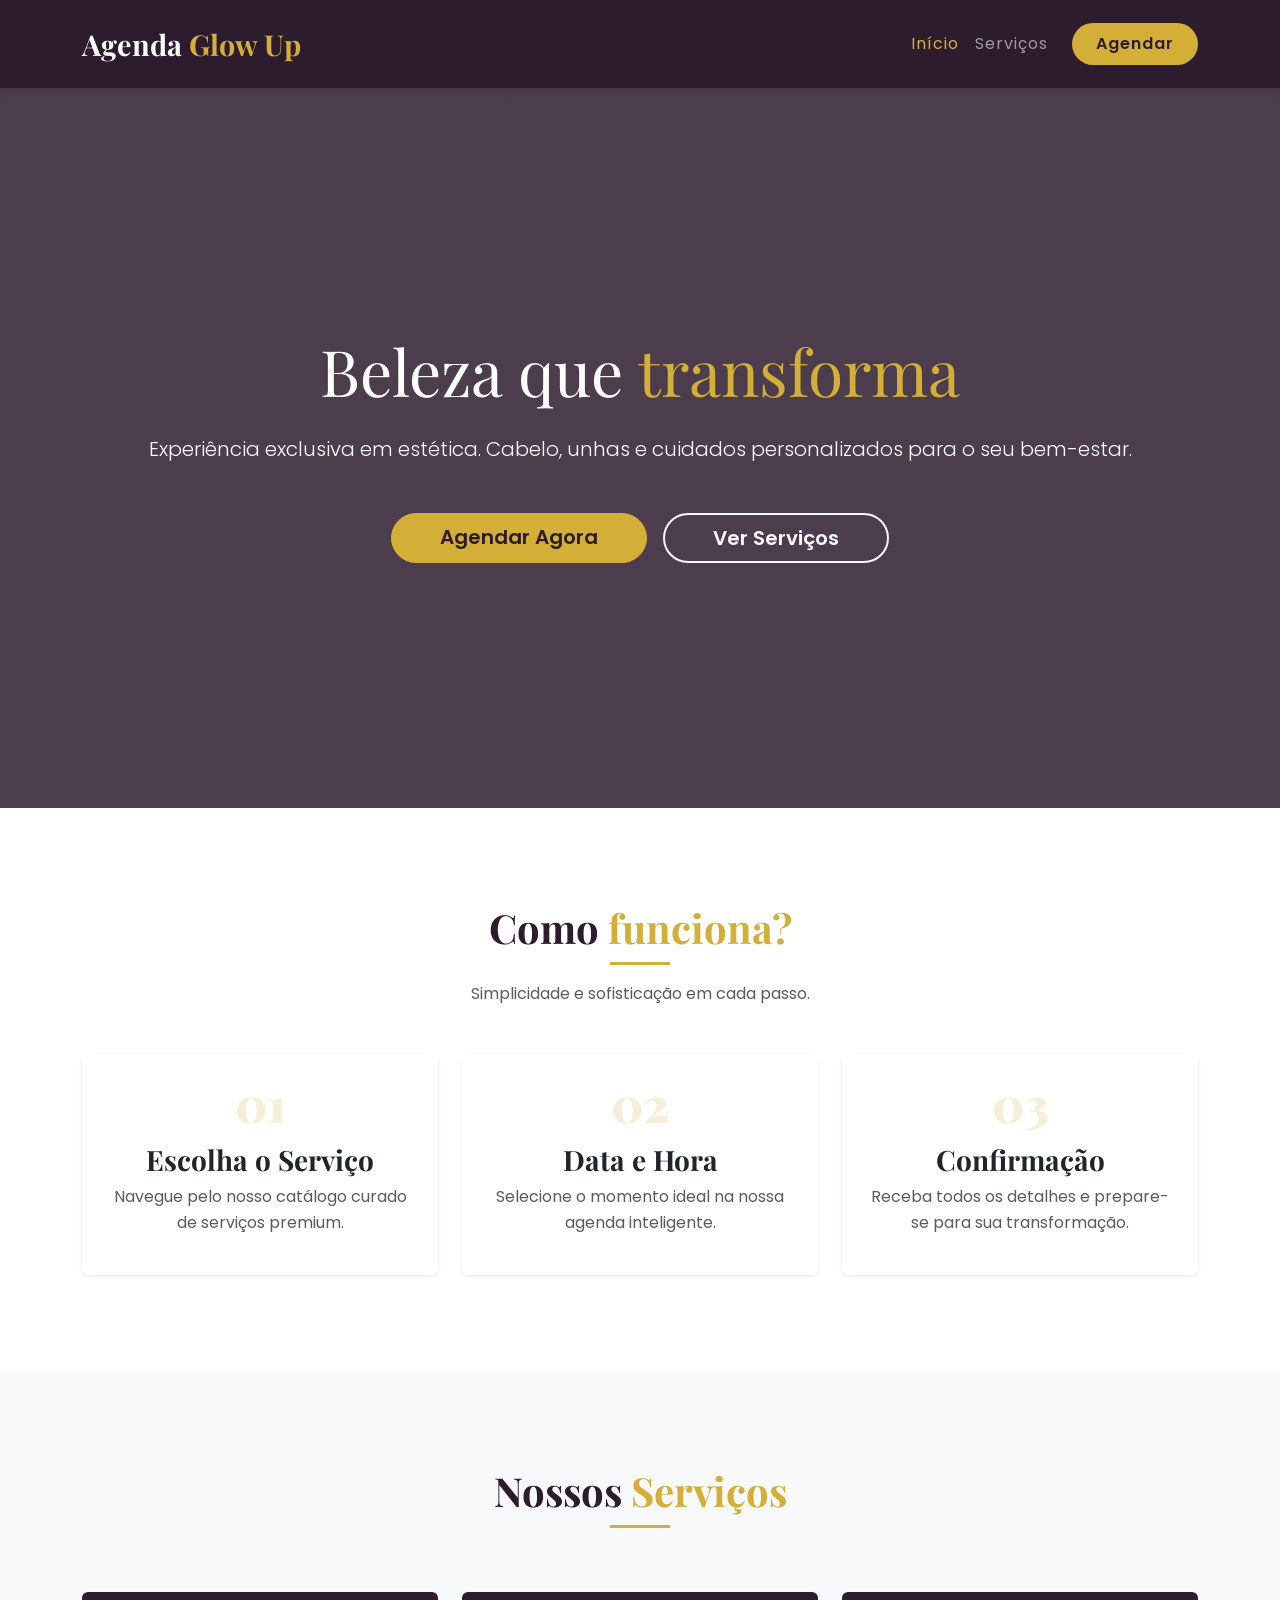
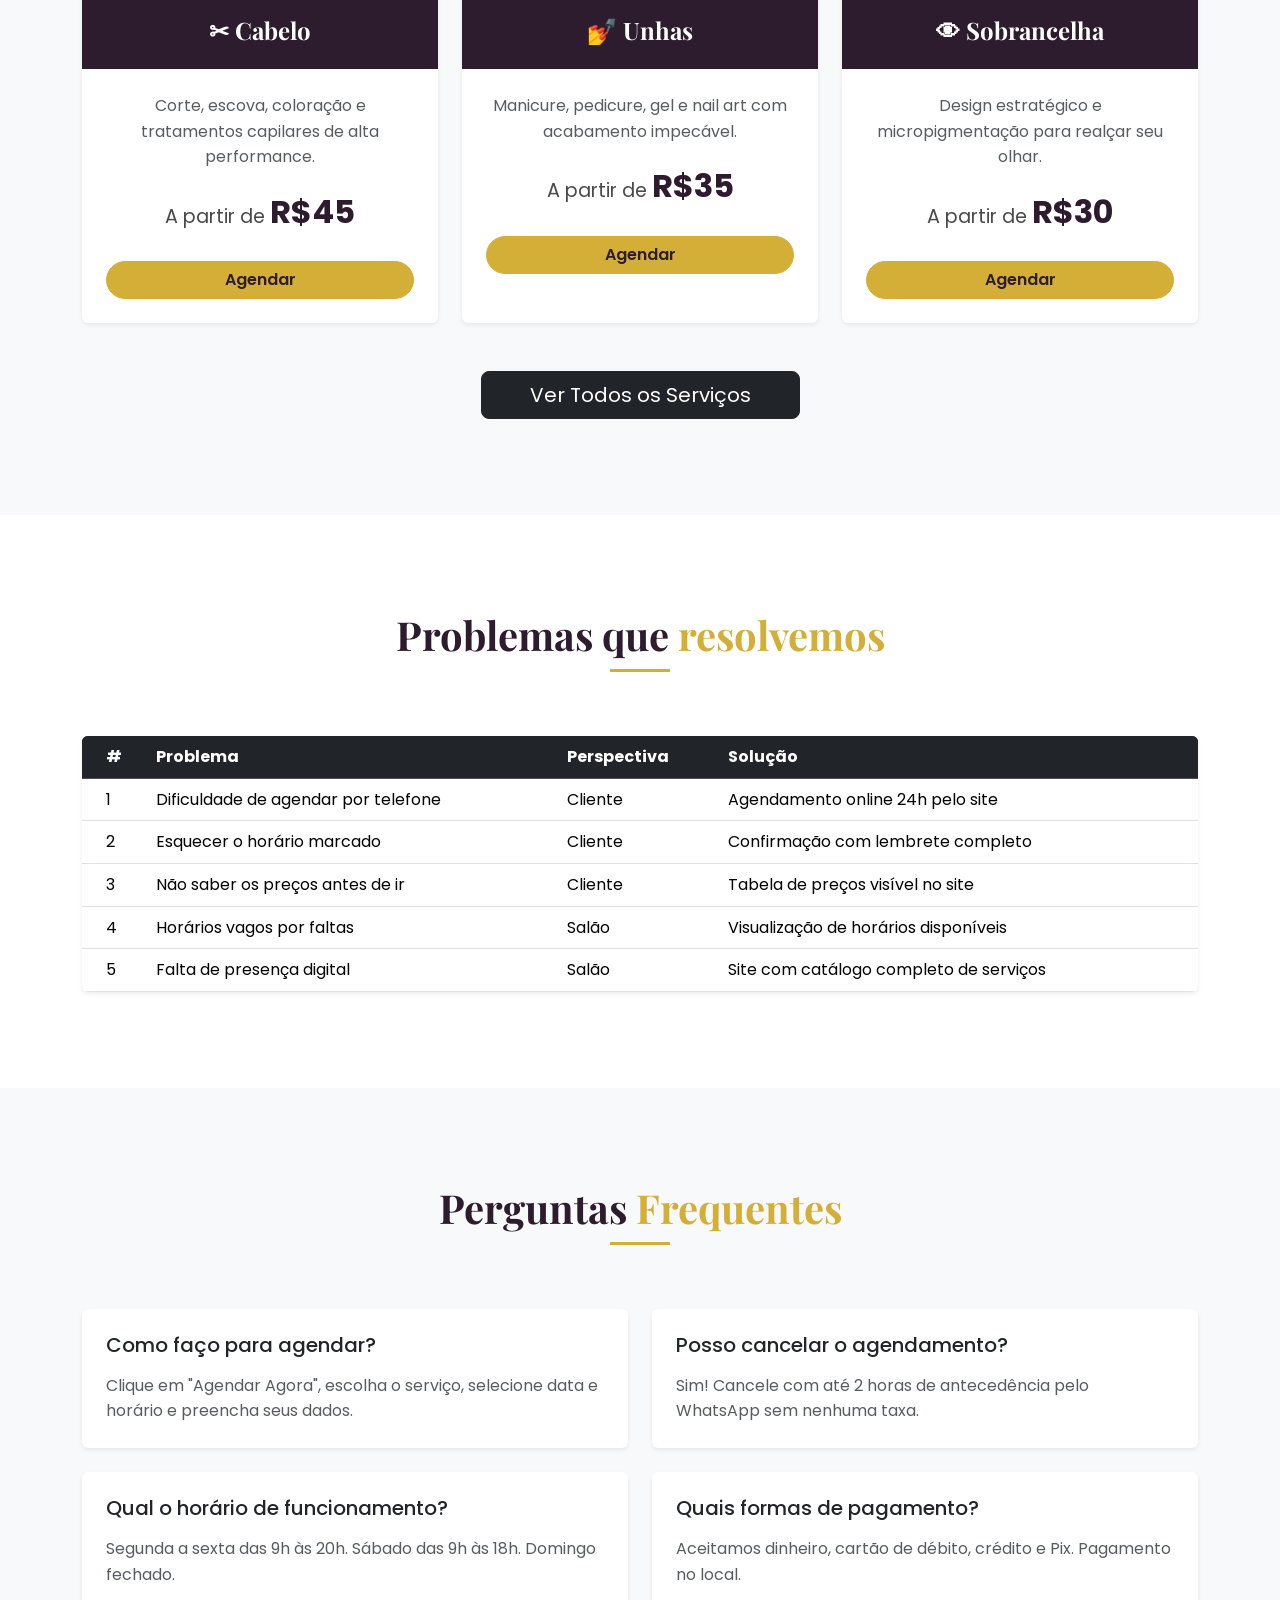
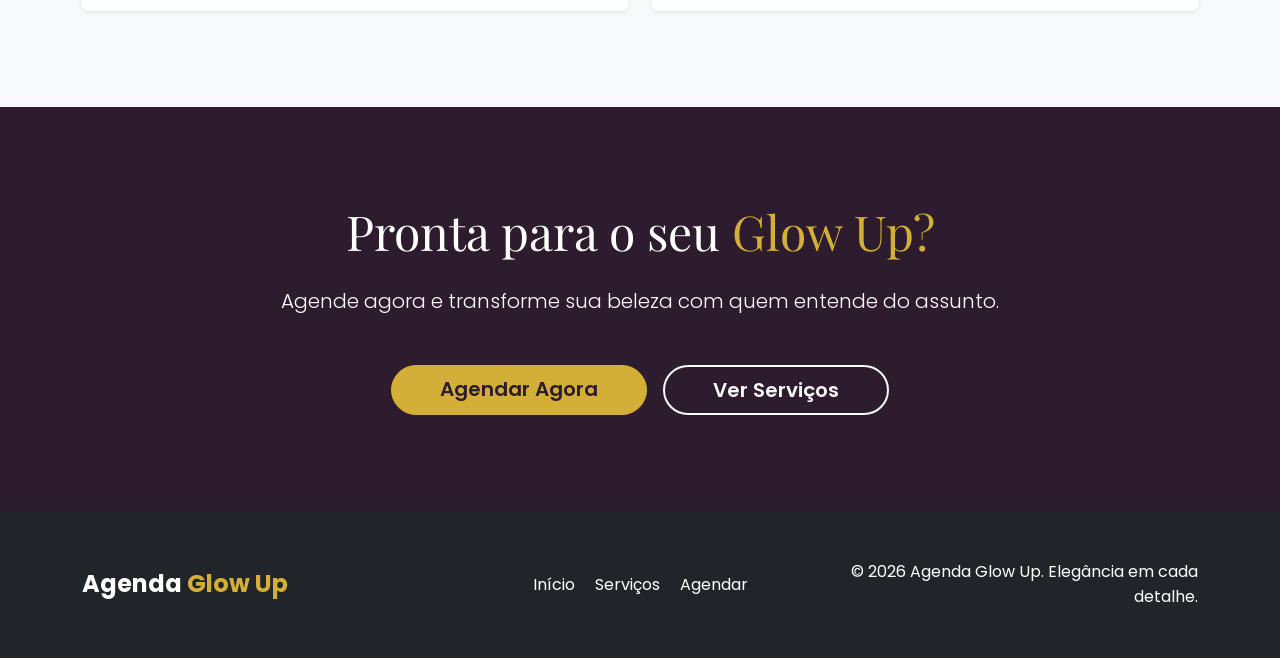
==== index.html @ 34fb2e7b "Versão Sofisticada com Bootstrap" ====
<!DOCTYPE html>
<html lang="pt-BR">
<head>
    <meta charset="UTF-8">
    <meta name="viewport" content="width=device-width, initial-scale=1.0">
    <title>Agenda Glow Up — Elegância e Bem-estar</title>
    <!-- Bootstrap CSS -->
    <link href="https://cdn.jsdelivr.net/npm/bootstrap@5.3.0/dist/css/bootstrap.min.css" rel="stylesheet">
    <!-- Google Fonts -->
    <link href="https://fonts.googleapis.com/css2?family=Playfair+Display:wght@700&family=Poppins:wght@300;400;600&display=swap" rel="stylesheet">
    <link rel="stylesheet" href="css/style.css">
</head>
<body>

    <nav class="navbar navbar-expand-lg navbar-dark sticky-top">
        <div class="container">
            <a class="navbar-brand logo" href="index.html">Agenda <span>Glow Up</span></a>
            <button class="navbar-toggler" type="button" data-bs-toggle="collapse" data-bs-target="#navbarNav">
                <span class="navbar-toggler-icon"></span>
            </button>
            <div class="collapse navbar-collapse" id="navbarNav">
                <ul class="navbar-nav ms-auto">
                    <li class="nav-item"><a class="nav-link active" href="index.html">Início</a></li>
                    <li class="nav-item"><a class="nav-link" href="servicos.html">Serviços</a></li>
                    <li class="nav-item"><a class="nav-link btn-agendar px-4 ms-lg-3" href="agendamento.html">Agendar</a></li>
                </ul>
            </div>
        </div>
    </nav>

    <header class="hero d-flex align-items-center">
        <div class="container text-center">
            <h1 class="display-3 mb-4">Beleza que <span>transforma</span></h1>
            <p class="lead mb-5">Experiência exclusiva em estética. Cabelo, unhas e cuidados personalizados para o seu bem-estar.</p>
            <div class="d-flex justify-content-center gap-3">
                <a href="agendamento.html" class="btn btn-primary btn-lg px-5">Agendar Agora</a>
                <a href="servicos.html" class="btn btn-outline-light btn-lg px-5">Ver Serviços</a>
            </div>
        </div>
    </header>

    <section class="py-5">
        <div class="container py-5">
            <div class="text-center mb-5">
                <h2 class="section-title">Como <span>funciona?</span></h2>
                <p class="text-muted">Simplicidade e sofisticação em cada passo.</p>
            </div>
            <div class="row g-4">
                <div class="col-md-4">
                    <div class="card h-100 border-0 shadow-sm p-4 text-center">
                        <div class="step-number mb-3">01</div>
                        <h3>Escolha o Serviço</h3>
                        <p class="text-muted">Navegue pelo nosso catálogo curado de serviços premium.</p>
                    </div>
                </div>
                <div class="col-md-4">
                    <div class="card h-100 border-0 shadow-sm p-4 text-center">
                        <div class="step-number mb-3">02</div>
                        <h3>Data e Hora</h3>
                        <p class="text-muted">Selecione o momento ideal na nossa agenda inteligente.</p>
                    </div>
                </div>
                <div class="col-md-4">
                    <div class="card h-100 border-0 shadow-sm p-4 text-center">
                        <div class="step-number mb-3">03</div>
                        <h3>Confirmação</h3>
                        <p class="text-muted">Receba todos os detalhes e prepare-se para sua transformação.</p>
                    </div>
                </div>
            </div>
        </div>
    </section>

    <section class="bg-light py-5">
        <div class="container py-5">
            <div class="text-center mb-5">
                <h2 class="section-title">Nossos <span>Serviços</span></h2>
            </div>
            <div class="row g-4">
                <div class="col-md-4">
                    <div class="card h-100 border-0 shadow-sm overflow-hidden">
                        <div class="card-header-custom p-4 text-center">
                            <h3>✂ Cabelo</h3>
                        </div>
                        <div class="card-body p-4 text-center">
                            <p class="text-muted">Corte, escova, coloração e tratamentos capilares de alta performance.</p>
                            <div class="price mb-4">A partir de <span>R$45</span></div>
                            <a href="agendamento.html" class="btn btn-primary w-100">Agendar</a>
                        </div>
                    </div>
                </div>
                <div class="col-md-4">
                    <div class="card h-100 border-0 shadow-sm overflow-hidden">
                        <div class="card-header-custom p-4 text-center">
                            <h3>💅 Unhas</h3>
                        </div>
                        <div class="card-body p-4 text-center">
                            <p class="text-muted">Manicure, pedicure, gel e nail art com acabamento impecável.</p>
                            <div class="price mb-4">A partir de <span>R$35</span></div>
                            <a href="agendamento.html" class="btn btn-primary w-100">Agendar</a>
                        </div>
                    </div>
                </div>
                <div class="col-md-4">
                    <div class="card h-100 border-0 shadow-sm overflow-hidden">
                        <div class="card-header-custom p-4 text-center">
                            <h3>👁 Sobrancelha</h3>
                        </div>
                        <div class="card-body p-4 text-center">
                            <p class="text-muted">Design estratégico e micropigmentação para realçar seu olhar.</p>
                            <div class="price mb-4">A partir de <span>R$30</span></div>
                            <a href="agendamento.html" class="btn btn-primary w-100">Agendar</a>
                        </div>
                    </div>
                </div>
            </div>
            <div class="text-center mt-5">
                <a href="servicos.html" class="btn btn-dark btn-lg px-5">Ver Todos os Serviços</a>
            </div>
        </div>
    </section>

    <section class="py-5">
        <div class="container py-5">
            <div class="text-center mb-5">
                <h2 class="section-title">Problemas que <span>resolvemos</span></h2>
            </div>
            <div class="table-responsive shadow-sm rounded">
                <table class="table table-hover mb-0">
                    <thead class="table-dark">
                        <tr>
                            <th class="ps-4">#</th>
                            <th>Problema</th>
                            <th>Perspectiva</th>
                            <th class="pe-4">Solução</th>
                        </tr>
                    </thead>
                    <tbody>
                        <tr><td class="ps-4">1</td><td>Dificuldade de agendar por telefone</td><td>Cliente</td><td class="pe-4">Agendamento online 24h pelo site</td></tr>
                        <tr><td class="ps-4">2</td><td>Esquecer o horário marcado</td><td>Cliente</td><td class="pe-4">Confirmação com lembrete completo</td></tr>
                        <tr><td class="ps-4">3</td><td>Não saber os preços antes de ir</td><td>Cliente</td><td class="pe-4">Tabela de preços visível no site</td></tr>
                        <tr><td class="ps-4">4</td><td>Horários vagos por faltas</td><td>Salão</td><td class="pe-4">Visualização de horários disponíveis</td></tr>
                        <tr><td class="ps-4">5</td><td>Falta de presença digital</td><td>Salão</td><td class="pe-4">Site com catálogo completo de serviços</td></tr>
                    </tbody>
                </table>
            </div>
        </div>
    </section>

    <section class="bg-light py-5">
        <div class="container py-5">
            <div class="text-center mb-5">
                <h2 class="section-title">Perguntas <span>Frequentes</span></h2>
            </div>
            <div class="row g-4">
                <div class="col-md-6">
                    <div class="card border-0 p-4 shadow-sm h-100">
                        <h4 class="h5 mb-3">Como faço para agendar?</h4>
                        <p class="text-muted mb-0">Clique em "Agendar Agora", escolha o serviço, selecione data e horário e preencha seus dados.</p>
                    </div>
                </div>
                <div class="col-md-6">
                    <div class="card border-0 p-4 shadow-sm h-100">
                        <h4 class="h5 mb-3">Posso cancelar o agendamento?</h4>
                        <p class="text-muted mb-0">Sim! Cancele com até 2 horas de antecedência pelo WhatsApp sem nenhuma taxa.</p>
                    </div>
                </div>
                <div class="col-md-6">
                    <div class="card border-0 p-4 shadow-sm h-100">
                        <h4 class="h5 mb-3">Qual o horário de funcionamento?</h4>
                        <p class="text-muted mb-0">Segunda a sexta das 9h às 20h. Sábado das 9h às 18h. Domingo fechado.</p>
                    </div>
                </div>
                <div class="col-md-6">
                    <div class="card border-0 p-4 shadow-sm h-100">
                        <h4 class="h5 mb-3">Quais formas de pagamento?</h4>
                        <p class="text-muted mb-0">Aceitamos dinheiro, cartão de débito, crédito e Pix. Pagamento no local.</p>
                    </div>
                </div>
            </div>
        </div>
    </section>

    <div class="cta-final py-5 text-center text-white">
        <div class="container py-5">
            <h2 class="display-5 mb-4">Pronta para o seu <span>Glow Up?</span></h2>
            <p class="lead mb-5">Agende agora e transforme sua beleza com quem entende do assunto.</p>
            <div class="d-flex justify-content-center gap-3">
                <a href="agendamento.html" class="btn btn-primary btn-lg px-5">Agendar Agora</a>
                <a href="servicos.html" class="btn btn-outline-light btn-lg px-5">Ver Serviços</a>
            </div>
        </div>
    </div>

    <footer class="bg-dark text-white py-5">
        <div class="container">
            <div class="row align-items-center">
                <div class="col-md-4 text-center text-md-start mb-4 mb-md-0">
                    <div class="footer-logo">Agenda <span>Glow Up</span></div>
                </div>
                <div class="col-md-4 text-center mb-4 mb-md-0">
                    <div class="footer-links">
                        <a href="index.html" class="text-white text-decoration-none mx-2">Início</a>
                        <a href="servicos.html" class="text-white text-decoration-none mx-2">Serviços</a>
                        <a href="agendamento.html" class="text-white text-decoration-none mx-2">Agendar</a>
                    </div>
                </div>
                <div class="col-md-4 text-center text-md-end">
                    <p class="footer-copy mb-0">© 2026 Agenda Glow Up. Elegância em cada detalhe.</p>
                </div>
            </div>
        </div>
    </footer>

    <!-- Bootstrap JS -->
    <script src="https://cdn.jsdelivr.net/npm/bootstrap@5.3.0/dist/js/bootstrap.bundle.min.js"></script>
</body>
</html>
---- css/style.css ----
/* 
   Versão Sofisticada - Agenda Glow Up
   Paleta de Cores: 
   - Primária: #2d1b2e (Roxo Profundo)
   - Secundária: #d4af37 (Dourado)
   - Acento: #f8f1f1 (Off-white)
   - Texto: #4a4a4a (Cinza Escuro)
*/

:root {
    --primary-color: #2d1b2e;
    --secondary-color: #d4af37;
    --accent-color: #f8f1f1;
    --text-color: #4a4a4a;
    --white: #ffffff;
}

body {
    font-family: 'Poppins', sans-serif;
    color: var(--text-color);
    line-height: 1.6;
    background-color: var(--white);
}

h1, h2, h3, .logo {
    font-family: 'Playfair Display', serif;
    font-weight: 700;
}

/* Navbar */
.navbar {
    background-color: var(--primary-color);
    padding: 1rem 0;
    box-shadow: 0 2px 10px rgba(0,0,0,0.1);
}

.logo {
    font-size: 1.8rem;
    color: var(--white);
    text-decoration: none;
}

.logo span {
    color: var(--secondary-color);
}

.nav-link {
    font-weight: 400;
    letter-spacing: 1px;
    transition: color 0.3s ease;
}

.nav-link:hover, .nav-link.active {
    color: var(--secondary-color) !important;
}

.btn-agendar {
    background-color: var(--secondary-color);
    color: var(--primary-color) !important;
    border-radius: 50px;
    font-weight: 600;
    transition: all 0.3s ease;
}

.btn-agendar:hover {
    background-color: var(--white);
    transform: translateY(-2px);
}

/* Hero Section */
.hero {
    background: linear-gradient(rgba(45, 27, 46, 0.85), rgba(45, 27, 46, 0.85)), 
                url('https://images.unsplash.com/photo-1560066984-138dadb4c035?ixlib=rb-1.2.1&auto=format&fit=crop&w=1350&q=80');
    background-size: cover;
    background-position: center;
    min-height: 80vh;
    color: var(--white);
}

.hero h1 span {
    color: var(--secondary-color);
}

.btn-primary {
    background-color: var(--secondary-color);
    border-color: var(--secondary-color);
    color: var(--primary-color);
    font-weight: 600;
    border-radius: 50px;
    transition: all 0.3s ease;
}

.btn-primary:hover {
    background-color: #c19b2e;
    border-color: #c19b2e;
    color: var(--primary-color);
    transform: translateY(-3px);
    box-shadow: 0 5px 15px rgba(212, 175, 55, 0.3);
}

.btn-outline-light {
    border-radius: 50px;
    border-width: 2px;
    font-weight: 600;
}

/* Section Titles */
.section-title {
    font-size: 2.5rem;
    color: var(--primary-color);
    margin-bottom: 1rem;
    position: relative;
    display: inline-block;
}

.section-title span {
    color: var(--secondary-color);
}

.section-title::after {
    content: '';
    display: block;
    width: 60px;
    height: 3px;
    background-color: var(--secondary-color);
    margin: 10px auto 0;
}

/* Cards */
.step-number {
    font-size: 3rem;
    font-family: 'Playfair Display', serif;
    color: rgba(212, 175, 55, 0.2);
    font-weight: 900;
    line-height: 1;
}

.card-header-custom {
    background-color: var(--primary-color);
    color: var(--white);
}

.card-header-custom h3 {
    margin-bottom: 0;
    font-size: 1.5rem;
}

.price {
    font-size: 1.2rem;
    color: var(--text-color);
}

.price span {
    font-size: 2rem;
    font-weight: 700;
    color: var(--primary-color);
}

/* CTA Final */
.cta-final {
    background-color: var(--primary-color);
}

.cta-final h2 span {
    color: var(--secondary-color);
}

/* Footer */
.footer-logo {
    font-size: 1.5rem;
    font-weight: 700;
}

.footer-logo span {
    color: var(--secondary-color);
}

.footer-links a {
    transition: color 0.3s ease;
}

.footer-links a:hover {
    color: var(--secondary-color) !important;
}

/* Table Customization */
.table-dark {
    background-color: var(--primary-color);
}

/* Form Customization */
.form-control:focus, .form-select:focus {
    border-color: var(--secondary-color);
    box-shadow: 0 0 0 0.25rem rgba(212, 175, 55, 0.25);
}
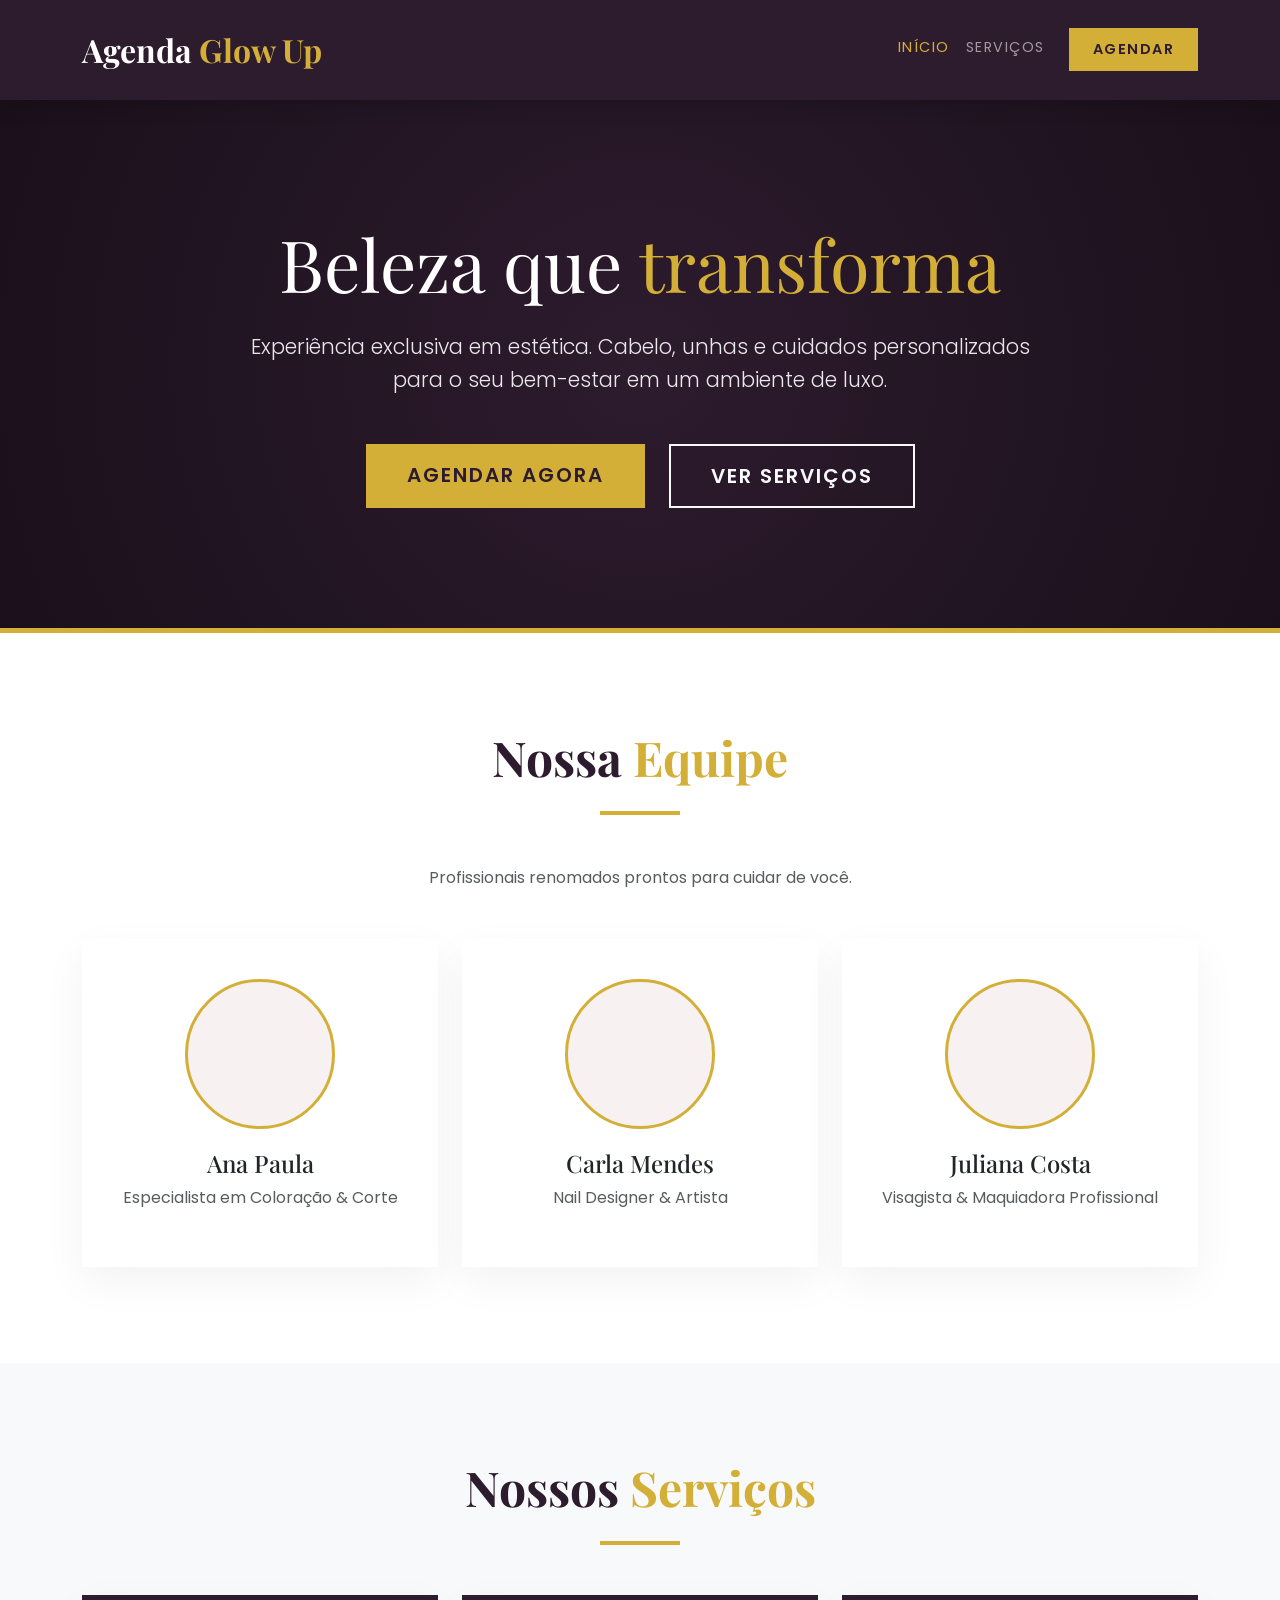
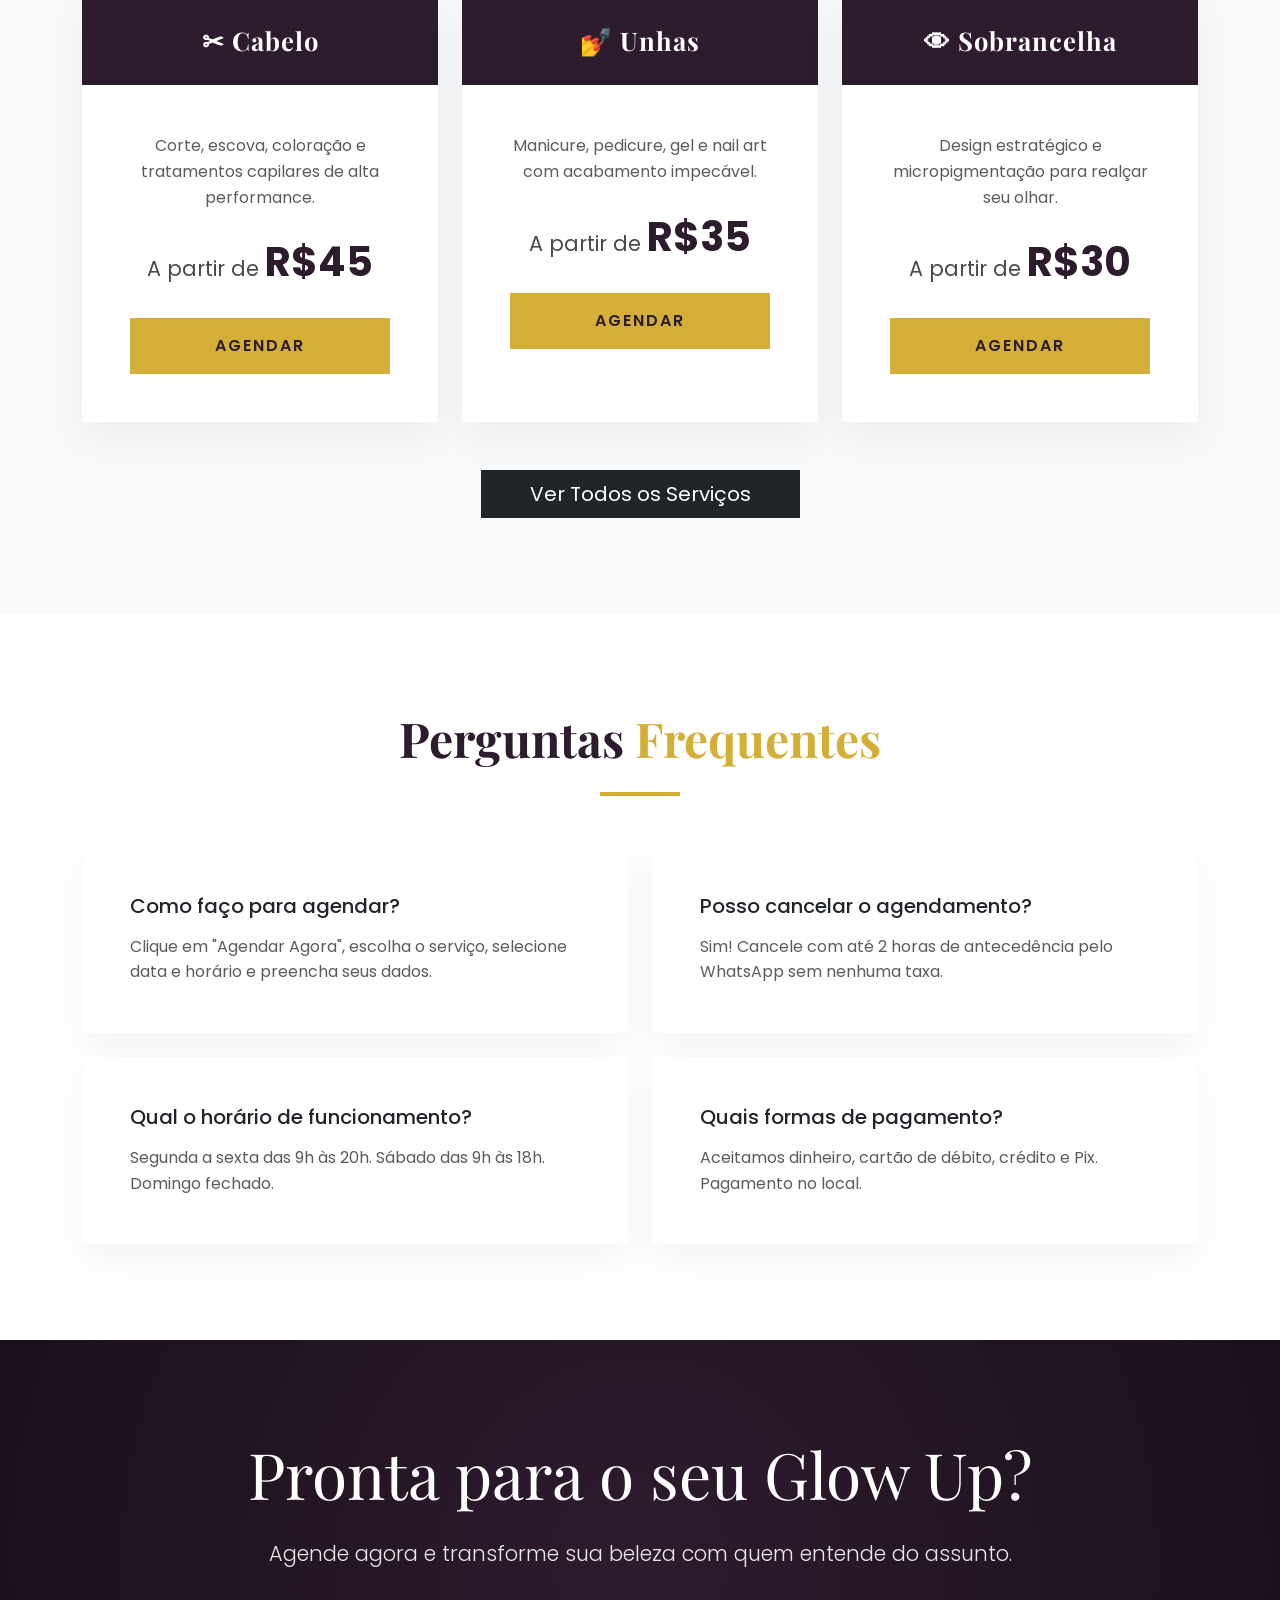
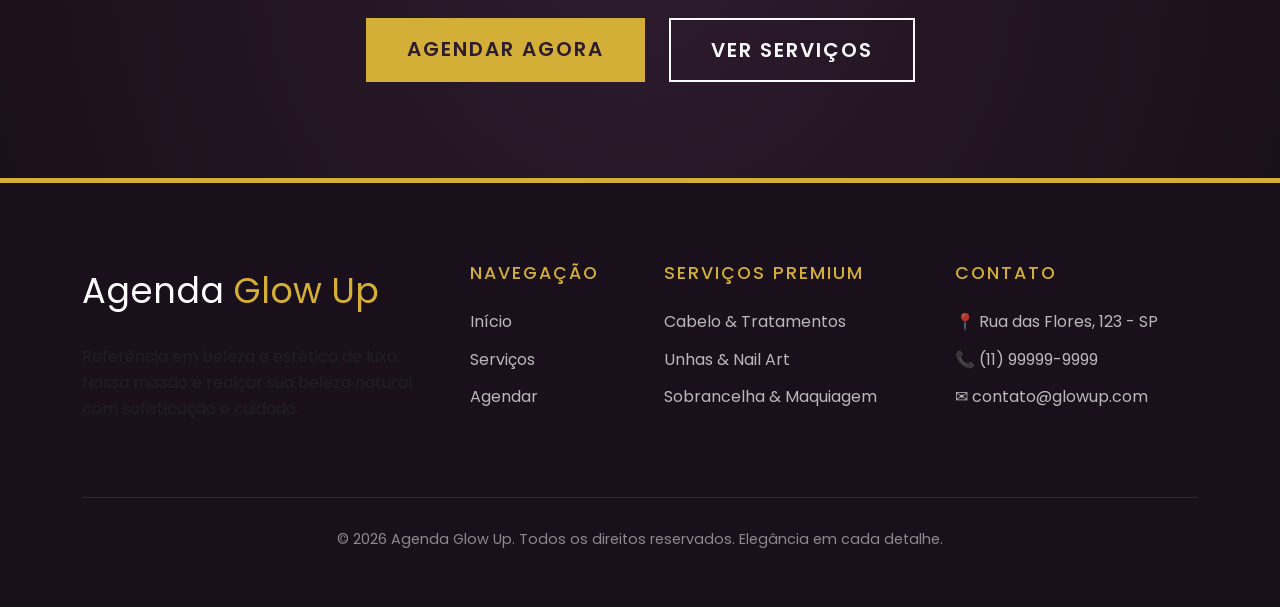
==== commit 609cc193: "Final: Fundo premium, remoção de problemas e seções profissionais" ====
--- a/index.html
+++ b/index.html
@@ -30,11 +30,11 @@
 
     <header class="hero d-flex align-items-center">
         <div class="container text-center">
-            <h1 class="display-3 mb-4">Beleza que <span>transforma</span></h1>
-            <p class="lead mb-5">Experiência exclusiva em estética. Cabelo, unhas e cuidados personalizados para o seu bem-estar.</p>
-            <div class="d-flex justify-content-center gap-3">
-                <a href="agendamento.html" class="btn btn-primary btn-lg px-5">Agendar Agora</a>
-                <a href="servicos.html" class="btn btn-outline-light btn-lg px-5">Ver Serviços</a>
+            <h1 class="display-1 mb-4">Beleza que <span>transforma</span></h1>
+            <p class="lead mb-5">Experiência exclusiva em estética. Cabelo, unhas e cuidados personalizados para o seu bem-estar em um ambiente de luxo.</p>
+            <div class="d-flex justify-content-center gap-4 flex-wrap">
+                <a href="agendamento.html" class="btn btn-primary btn-lg">Agendar Agora</a>
+                <a href="servicos.html" class="btn btn-outline-light btn-lg">Ver Serviços</a>
             </div>
         </div>
     </header>
@@ -42,29 +42,30 @@
     <section class="py-5">
         <div class="container py-5">
             <div class="text-center mb-5">
-                <h2 class="section-title">Como <span>funciona?</span></h2>
-                <p class="text-muted">Simplicidade e sofisticação em cada passo.</p>
+                <h2 class="section-title">Nossa <span>Equipe</span></h2>
+                <div class="section-divider"></div>
+                <p class="text-muted">Profissionais renomados prontos para cuidar de você.</p>
             </div>
             <div class="row g-4">
                 <div class="col-md-4">
-                    <div class="card h-100 border-0 shadow-sm p-4 text-center">
-                        <div class="step-number mb-3">01</div>
-                        <h3>Escolha o Serviço</h3>
-                        <p class="text-muted">Navegue pelo nosso catálogo curado de serviços premium.</p>
-                    </div>
-                </div>
-                <div class="col-md-4">
-                    <div class="card h-100 border-0 shadow-sm p-4 text-center">
-                        <div class="step-number mb-3">02</div>
-                        <h3>Data e Hora</h3>
-                        <p class="text-muted">Selecione o momento ideal na nossa agenda inteligente.</p>
-                    </div>
-                </div>
-                <div class="col-md-4">
-                    <div class="card h-100 border-0 shadow-sm p-4 text-center">
-                        <div class="step-number mb-3">03</div>
-                        <h3>Confirmação</h3>
-                        <p class="text-muted">Receba todos os detalhes e prepare-se para sua transformação.</p>
+                    <div class="card team-card h-100">
+                        <div class="team-img"></div>
+                        <h3 class="h4 mb-2">Ana Paula</h3>
+                        <p class="text-muted">Especialista em Coloração & Corte</p>
+                    </div>
+                </div>
+                <div class="col-md-4">
+                    <div class="card team-card h-100">
+                        <div class="team-img"></div>
+                        <h3 class="h4 mb-2">Carla Mendes</h3>
+                        <p class="text-muted">Nail Designer & Artista</p>
+                    </div>
+                </div>
+                <div class="col-md-4">
+                    <div class="card team-card h-100">
+                        <div class="team-img"></div>
+                        <h3 class="h4 mb-2">Juliana Costa</h3>
+                        <p class="text-muted">Visagista & Maquiadora Profissional</p>
                     </div>
                 </div>
             </div>
@@ -75,14 +76,15 @@
         <div class="container py-5">
             <div class="text-center mb-5">
                 <h2 class="section-title">Nossos <span>Serviços</span></h2>
+                <div class="section-divider"></div>
             </div>
             <div class="row g-4">
                 <div class="col-md-4">
-                    <div class="card h-100 border-0 shadow-sm overflow-hidden">
-                        <div class="card-header-custom p-4 text-center">
+                    <div class="card h-100 overflow-hidden">
+                        <div class="card-header-custom text-center">
                             <h3>✂ Cabelo</h3>
                         </div>
-                        <div class="card-body p-4 text-center">
+                        <div class="card-body p-5 text-center">
                             <p class="text-muted">Corte, escova, coloração e tratamentos capilares de alta performance.</p>
                             <div class="price mb-4">A partir de <span>R$45</span></div>
                             <a href="agendamento.html" class="btn btn-primary w-100">Agendar</a>
@@ -90,11 +92,11 @@
                     </div>
                 </div>
                 <div class="col-md-4">
-                    <div class="card h-100 border-0 shadow-sm overflow-hidden">
-                        <div class="card-header-custom p-4 text-center">
+                    <div class="card h-100 overflow-hidden">
+                        <div class="card-header-custom text-center">
                             <h3>💅 Unhas</h3>
                         </div>
-                        <div class="card-body p-4 text-center">
+                        <div class="card-body p-5 text-center">
                             <p class="text-muted">Manicure, pedicure, gel e nail art com acabamento impecável.</p>
                             <div class="price mb-4">A partir de <span>R$35</span></div>
                             <a href="agendamento.html" class="btn btn-primary w-100">Agendar</a>
@@ -102,11 +104,11 @@
                     </div>
                 </div>
                 <div class="col-md-4">
-                    <div class="card h-100 border-0 shadow-sm overflow-hidden">
-                        <div class="card-header-custom p-4 text-center">
+                    <div class="card h-100 overflow-hidden">
+                        <div class="card-header-custom text-center">
                             <h3>👁 Sobrancelha</h3>
                         </div>
-                        <div class="card-body p-4 text-center">
+                        <div class="card-body p-5 text-center">
                             <p class="text-muted">Design estratégico e micropigmentação para realçar seu olhar.</p>
                             <div class="price mb-4">A partir de <span>R$30</span></div>
                             <a href="agendamento.html" class="btn btn-primary w-100">Agendar</a>
@@ -115,64 +117,38 @@
                 </div>
             </div>
             <div class="text-center mt-5">
-                <a href="servicos.html" class="btn btn-dark btn-lg px-5">Ver Todos os Serviços</a>
+                <a href="servicos.html" class="btn btn-dark btn-lg px-5 rounded-0">Ver Todos os Serviços</a>
             </div>
         </div>
     </section>
 
     <section class="py-5">
-        <div class="container py-5">
-            <div class="text-center mb-5">
-                <h2 class="section-title">Problemas que <span>resolvemos</span></h2>
-            </div>
-            <div class="table-responsive shadow-sm rounded">
-                <table class="table table-hover mb-0">
-                    <thead class="table-dark">
-                        <tr>
-                            <th class="ps-4">#</th>
-                            <th>Problema</th>
-                            <th>Perspectiva</th>
-                            <th class="pe-4">Solução</th>
-                        </tr>
-                    </thead>
-                    <tbody>
-                        <tr><td class="ps-4">1</td><td>Dificuldade de agendar por telefone</td><td>Cliente</td><td class="pe-4">Agendamento online 24h pelo site</td></tr>
-                        <tr><td class="ps-4">2</td><td>Esquecer o horário marcado</td><td>Cliente</td><td class="pe-4">Confirmação com lembrete completo</td></tr>
-                        <tr><td class="ps-4">3</td><td>Não saber os preços antes de ir</td><td>Cliente</td><td class="pe-4">Tabela de preços visível no site</td></tr>
-                        <tr><td class="ps-4">4</td><td>Horários vagos por faltas</td><td>Salão</td><td class="pe-4">Visualização de horários disponíveis</td></tr>
-                        <tr><td class="ps-4">5</td><td>Falta de presença digital</td><td>Salão</td><td class="pe-4">Site com catálogo completo de serviços</td></tr>
-                    </tbody>
-                </table>
-            </div>
-        </div>
-    </section>
-
-    <section class="bg-light py-5">
         <div class="container py-5">
             <div class="text-center mb-5">
                 <h2 class="section-title">Perguntas <span>Frequentes</span></h2>
+                <div class="section-divider"></div>
             </div>
             <div class="row g-4">
                 <div class="col-md-6">
-                    <div class="card border-0 p-4 shadow-sm h-100">
+                    <div class="card p-5 h-100">
                         <h4 class="h5 mb-3">Como faço para agendar?</h4>
                         <p class="text-muted mb-0">Clique em "Agendar Agora", escolha o serviço, selecione data e horário e preencha seus dados.</p>
                     </div>
                 </div>
                 <div class="col-md-6">
-                    <div class="card border-0 p-4 shadow-sm h-100">
+                    <div class="card p-5 h-100">
                         <h4 class="h5 mb-3">Posso cancelar o agendamento?</h4>
                         <p class="text-muted mb-0">Sim! Cancele com até 2 horas de antecedência pelo WhatsApp sem nenhuma taxa.</p>
                     </div>
                 </div>
                 <div class="col-md-6">
-                    <div class="card border-0 p-4 shadow-sm h-100">
+                    <div class="card p-5 h-100">
                         <h4 class="h5 mb-3">Qual o horário de funcionamento?</h4>
                         <p class="text-muted mb-0">Segunda a sexta das 9h às 20h. Sábado das 9h às 18h. Domingo fechado.</p>
                     </div>
                 </div>
                 <div class="col-md-6">
-                    <div class="card border-0 p-4 shadow-sm h-100">
+                    <div class="card p-5 h-100">
                         <h4 class="h5 mb-3">Quais formas de pagamento?</h4>
                         <p class="text-muted mb-0">Aceitamos dinheiro, cartão de débito, crédito e Pix. Pagamento no local.</p>
                     </div>
@@ -181,33 +157,51 @@
         </div>
     </section>
 
-    <div class="cta-final py-5 text-center text-white">
-        <div class="container py-5">
-            <h2 class="display-5 mb-4">Pronta para o seu <span>Glow Up?</span></h2>
+    <div class="hero py-5 text-center">
+        <div class="container py-5">
+            <h2 class="display-3 mb-4">Pronta para o seu <span>Glow Up?</span></h2>
             <p class="lead mb-5">Agende agora e transforme sua beleza com quem entende do assunto.</p>
-            <div class="d-flex justify-content-center gap-3">
-                <a href="agendamento.html" class="btn btn-primary btn-lg px-5">Agendar Agora</a>
-                <a href="servicos.html" class="btn btn-outline-light btn-lg px-5">Ver Serviços</a>
+            <div class="d-flex justify-content-center gap-4 flex-wrap">
+                <a href="agendamento.html" class="btn btn-primary btn-lg">Agendar Agora</a>
+                <a href="servicos.html" class="btn btn-outline-light btn-lg">Ver Serviços</a>
             </div>
         </div>
     </div>
 
-    <footer class="bg-dark text-white py-5">
+    <footer>
         <div class="container">
-            <div class="row align-items-center">
-                <div class="col-md-4 text-center text-md-start mb-4 mb-md-0">
-                    <div class="footer-logo">Agenda <span>Glow Up</span></div>
-                </div>
-                <div class="col-md-4 text-center mb-4 mb-md-0">
+            <div class="row g-5">
+                <div class="col-lg-4">
+                    <a href="#" class="footer-logo">Agenda <span>Glow Up</span></a>
+                    <p class="text-muted">Referência em beleza e estética de luxo. Nossa missão é realçar sua beleza natural com sofisticação e cuidado.</p>
+                </div>
+                <div class="col-lg-2 footer-info">
+                    <h5>Navegação</h5>
                     <div class="footer-links">
-                        <a href="index.html" class="text-white text-decoration-none mx-2">Início</a>
-                        <a href="servicos.html" class="text-white text-decoration-none mx-2">Serviços</a>
-                        <a href="agendamento.html" class="text-white text-decoration-none mx-2">Agendar</a>
-                    </div>
-                </div>
-                <div class="col-md-4 text-center text-md-end">
-                    <p class="footer-copy mb-0">© 2026 Agenda Glow Up. Elegância em cada detalhe.</p>
-                </div>
+                        <a href="index.html">Início</a>
+                        <a href="servicos.html">Serviços</a>
+                        <a href="agendamento.html">Agendar</a>
+                    </div>
+                </div>
+                <div class="col-lg-3 footer-info">
+                    <h5>Serviços Premium</h5>
+                    <div class="footer-links">
+                        <a href="servicos.html">Cabelo & Tratamentos</a>
+                        <a href="servicos.html">Unhas & Nail Art</a>
+                        <a href="servicos.html">Sobrancelha & Maquiagem</a>
+                    </div>
+                </div>
+                <div class="col-lg-3 footer-info">
+                    <h5>Contato</h5>
+                    <div class="footer-links">
+                        <a href="#">📍 Rua das Flores, 123 - SP</a>
+                        <a href="#">📞 (11) 99999-9999</a>
+                        <a href="#">✉ contato@glowup.com</a>
+                    </div>
+                </div>
+            </div>
+            <div class="footer-bottom text-center">
+                <p>© 2026 Agenda Glow Up. Todos os direitos reservados. Elegância em cada detalhe.</p>
             </div>
         </div>
     </footer>
--- a/css/style.css
+++ b/css/style.css
@@ -1,10 +1,7 @@
 /* 
    Versão Sofisticada - Agenda Glow Up
-   Paleta de Cores: 
-   - Primária: #2d1b2e (Roxo Profundo)
-   - Secundária: #d4af37 (Dourado)
-   - Acento: #f8f1f1 (Off-white)
-   - Texto: #4a4a4a (Cinza Escuro)
+   Foco: Profissionalismo de Luxo & Elegância
+   Paleta: Roxo Profundo (#2d1b2e) e Dourado (#d4af37)
 */
 
 :root {
@@ -13,6 +10,7 @@
     --accent-color: #f8f1f1;
     --text-color: #4a4a4a;
     --white: #ffffff;
+    --dark-bg: #1a101b;
 }
 
 body {
@@ -30,12 +28,12 @@
 /* Navbar */
 .navbar {
     background-color: var(--primary-color);
-    padding: 1rem 0;
-    box-shadow: 0 2px 10px rgba(0,0,0,0.1);
+    padding: 1.2rem 0;
+    box-shadow: 0 4px 20px rgba(0,0,0,0.2);
 }
 
 .logo {
-    font-size: 1.8rem;
+    font-size: 2rem;
     color: var(--white);
     text-decoration: none;
 }
@@ -46,7 +44,9 @@
 
 .nav-link {
     font-weight: 400;
-    letter-spacing: 1px;
+    letter-spacing: 1.5px;
+    text-transform: uppercase;
+    font-size: 0.9rem;
     transition: color 0.3s ease;
 }
 
@@ -57,8 +57,9 @@
 .btn-agendar {
     background-color: var(--secondary-color);
     color: var(--primary-color) !important;
-    border-radius: 50px;
+    border-radius: 0;
     font-weight: 600;
+    padding: 10px 25px;
     transition: all 0.3s ease;
 }
 
@@ -67,18 +68,28 @@
     transform: translateY(-2px);
 }
 
-/* Hero Section */
+/* Hero Section - Fundo de cores sólidas premium com gradiente sutil */
 .hero {
-    background: linear-gradient(rgba(45, 27, 46, 0.85), rgba(45, 27, 46, 0.85)), 
-                url('https://images.unsplash.com/photo-1560066984-138dadb4c035?ixlib=rb-1.2.1&auto=format&fit=crop&w=1350&q=80');
-    background-size: cover;
-    background-position: center;
-    min-height: 80vh;
-    color: var(--white);
+    background: radial-gradient(circle at center, var(--primary-color) 0%, var(--dark-bg) 100%);
+    color: var(--white);
+    padding: 120px 0;
+    border-bottom: 5px solid var(--secondary-color);
+}
+
+.hero h1 {
+    font-size: 4.5rem;
+    margin-bottom: 1.5rem;
 }
 
 .hero h1 span {
     color: var(--secondary-color);
+}
+
+.hero p {
+    font-size: 1.3rem;
+    max-width: 800px;
+    margin: 0 auto 3rem;
+    opacity: 0.9;
 }
 
 .btn-primary {
@@ -86,7 +97,10 @@
     border-color: var(--secondary-color);
     color: var(--primary-color);
     font-weight: 600;
-    border-radius: 50px;
+    border-radius: 0;
+    padding: 15px 40px;
+    text-transform: uppercase;
+    letter-spacing: 2px;
     transition: all 0.3s ease;
 }
 
@@ -95,101 +109,132 @@
     border-color: #c19b2e;
     color: var(--primary-color);
     transform: translateY(-3px);
-    box-shadow: 0 5px 15px rgba(212, 175, 55, 0.3);
+    box-shadow: 0 10px 20px rgba(212, 175, 55, 0.3);
 }
 
 .btn-outline-light {
-    border-radius: 50px;
+    border-radius: 0;
     border-width: 2px;
     font-weight: 600;
+    padding: 15px 40px;
+    text-transform: uppercase;
+    letter-spacing: 2px;
 }
 
 /* Section Titles */
 .section-title {
-    font-size: 2.5rem;
-    color: var(--primary-color);
-    margin-bottom: 1rem;
-    position: relative;
-    display: inline-block;
+    font-size: 3rem;
+    color: var(--primary-color);
+    margin-bottom: 1.5rem;
+    text-align: center;
 }
 
 .section-title span {
     color: var(--secondary-color);
 }
 
-.section-title::after {
-    content: '';
-    display: block;
-    width: 60px;
-    height: 3px;
+.section-divider {
+    width: 80px;
+    height: 4px;
     background-color: var(--secondary-color);
-    margin: 10px auto 0;
-}
-
-/* Cards */
-.step-number {
-    font-size: 3rem;
-    font-family: 'Playfair Display', serif;
-    color: rgba(212, 175, 55, 0.2);
-    font-weight: 900;
-    line-height: 1;
+    margin: 0 auto 50px;
+}
+
+/* Cards Profissionais */
+.card {
+    border: none;
+    border-radius: 0;
+    box-shadow: 0 15px 40px rgba(0,0,0,0.05);
+    transition: all 0.4s ease;
+}
+
+.card:hover {
+    transform: translateY(-15px);
+    box-shadow: 0 20px 50px rgba(0,0,0,0.1);
 }
 
 .card-header-custom {
     background-color: var(--primary-color);
     color: var(--white);
+    padding: 30px;
 }
 
 .card-header-custom h3 {
-    margin-bottom: 0;
-    font-size: 1.5rem;
+    margin: 0;
+    font-size: 1.6rem;
+    letter-spacing: 1px;
 }
 
 .price {
-    font-size: 1.2rem;
+    font-size: 1.3rem;
     color: var(--text-color);
+    margin: 20px 0;
 }
 
 .price span {
-    font-size: 2rem;
+    font-size: 2.5rem;
     font-weight: 700;
     color: var(--primary-color);
 }
 
-/* CTA Final */
-.cta-final {
-    background-color: var(--primary-color);
-}
-
-.cta-final h2 span {
-    color: var(--secondary-color);
-}
-
-/* Footer */
+/* Galeria e Equipe */
+.team-card {
+    text-align: center;
+    padding: 40px;
+}
+
+.team-img {
+    width: 150px;
+    height: 150px;
+    background-color: var(--accent-color);
+    border-radius: 50%;
+    margin: 0 auto 20px;
+    border: 3px solid var(--secondary-color);
+}
+
+/* Footer Profissional de Luxo */
+footer {
+    background-color: var(--dark-bg);
+    color: var(--white);
+    padding: 80px 0 40px;
+}
+
 .footer-logo {
-    font-size: 1.5rem;
-    font-weight: 700;
+    font-size: 2.2rem;
+    margin-bottom: 25px;
+    display: block;
+    text-decoration: none;
+    color: white;
 }
 
 .footer-logo span {
     color: var(--secondary-color);
 }
 
+.footer-info h5 {
+    color: var(--secondary-color);
+    text-transform: uppercase;
+    letter-spacing: 2px;
+    margin-bottom: 25px;
+    font-size: 1.1rem;
+}
+
 .footer-links a {
-    transition: color 0.3s ease;
+    color: rgba(255,255,255,0.7);
+    text-decoration: none;
+    display: block;
+    margin-bottom: 12px;
+    transition: color 0.3s;
 }
 
 .footer-links a:hover {
-    color: var(--secondary-color) !important;
-}
-
-/* Table Customization */
-.table-dark {
-    background-color: var(--primary-color);
-}
-
-/* Form Customization */
-.form-control:focus, .form-select:focus {
-    border-color: var(--secondary-color);
-    box-shadow: 0 0 0 0.25rem rgba(212, 175, 55, 0.25);
-}
+    color: var(--secondary-color);
+}
+
+.footer-bottom {
+    border-top: 1px solid rgba(255,255,255,0.1);
+    margin-top: 60px;
+    padding-top: 30px;
+    font-size: 0.9rem;
+    color: rgba(255,255,255,0.5);
+}
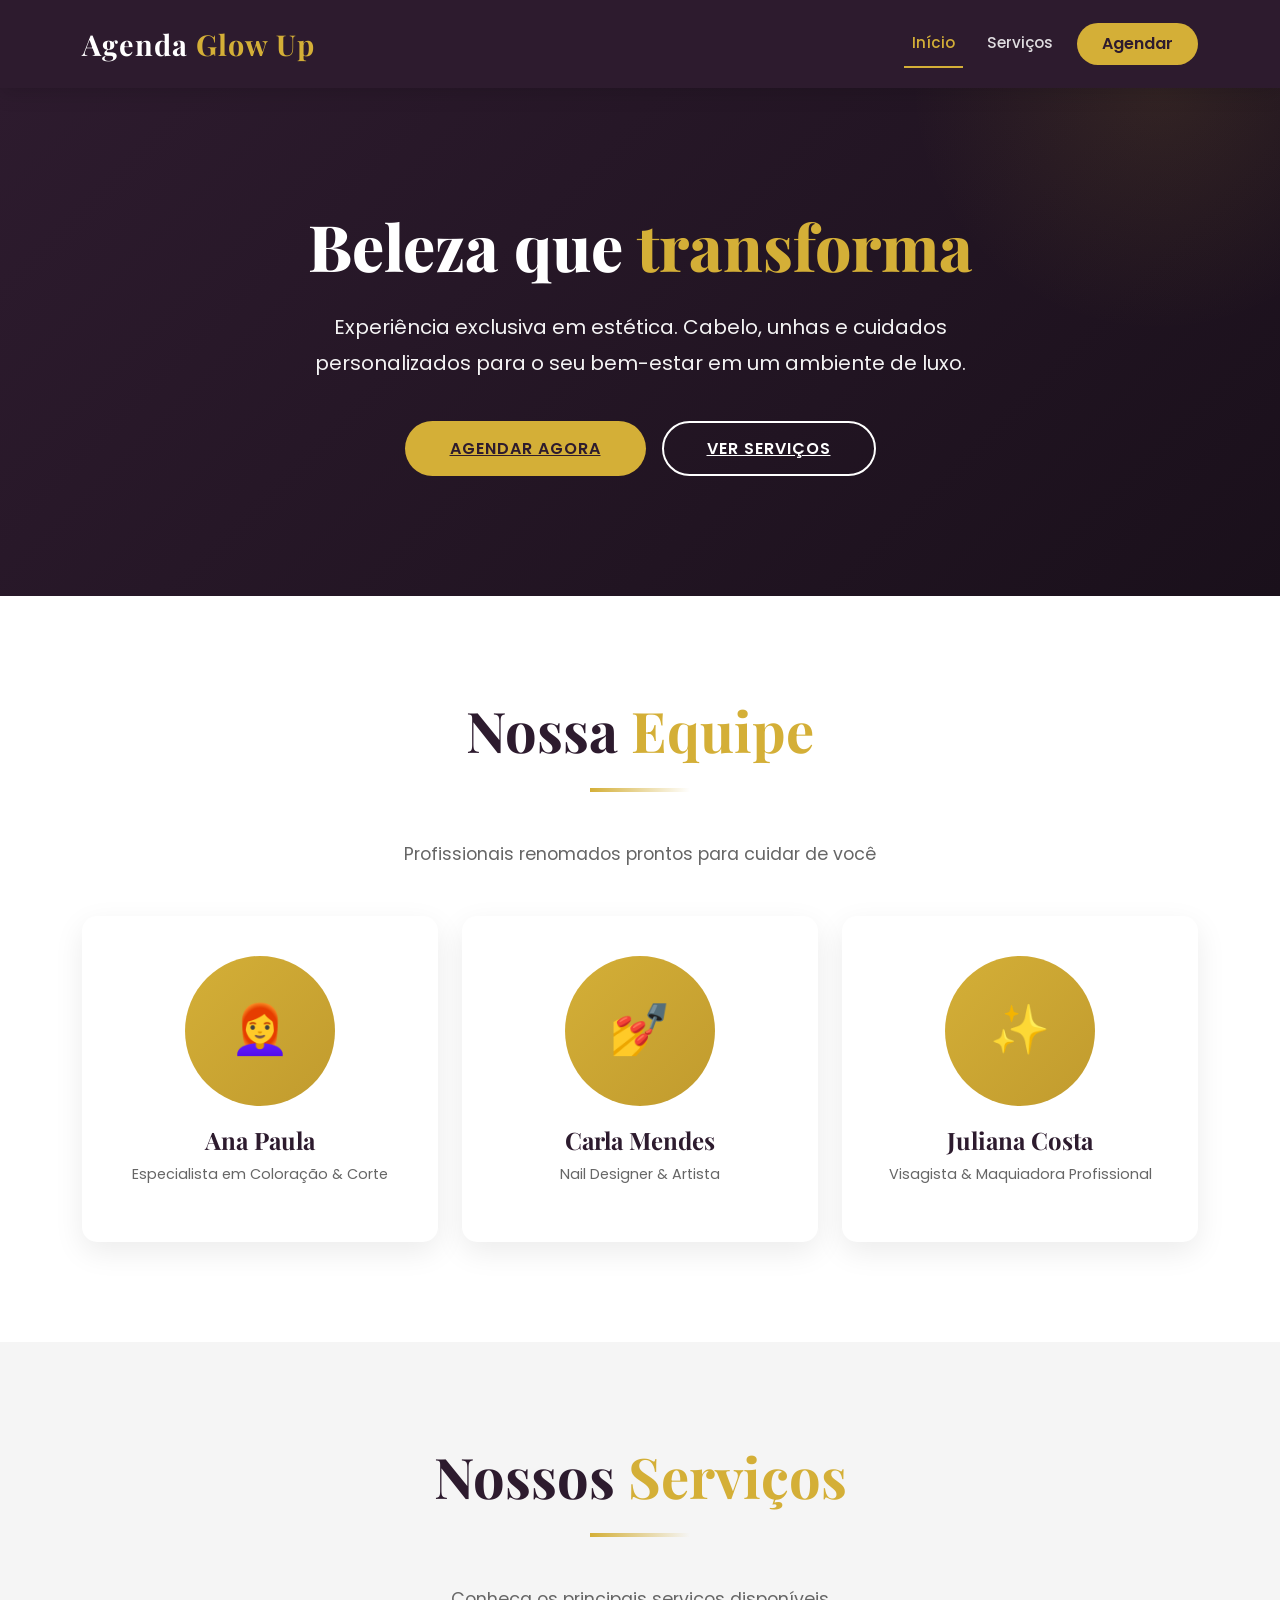
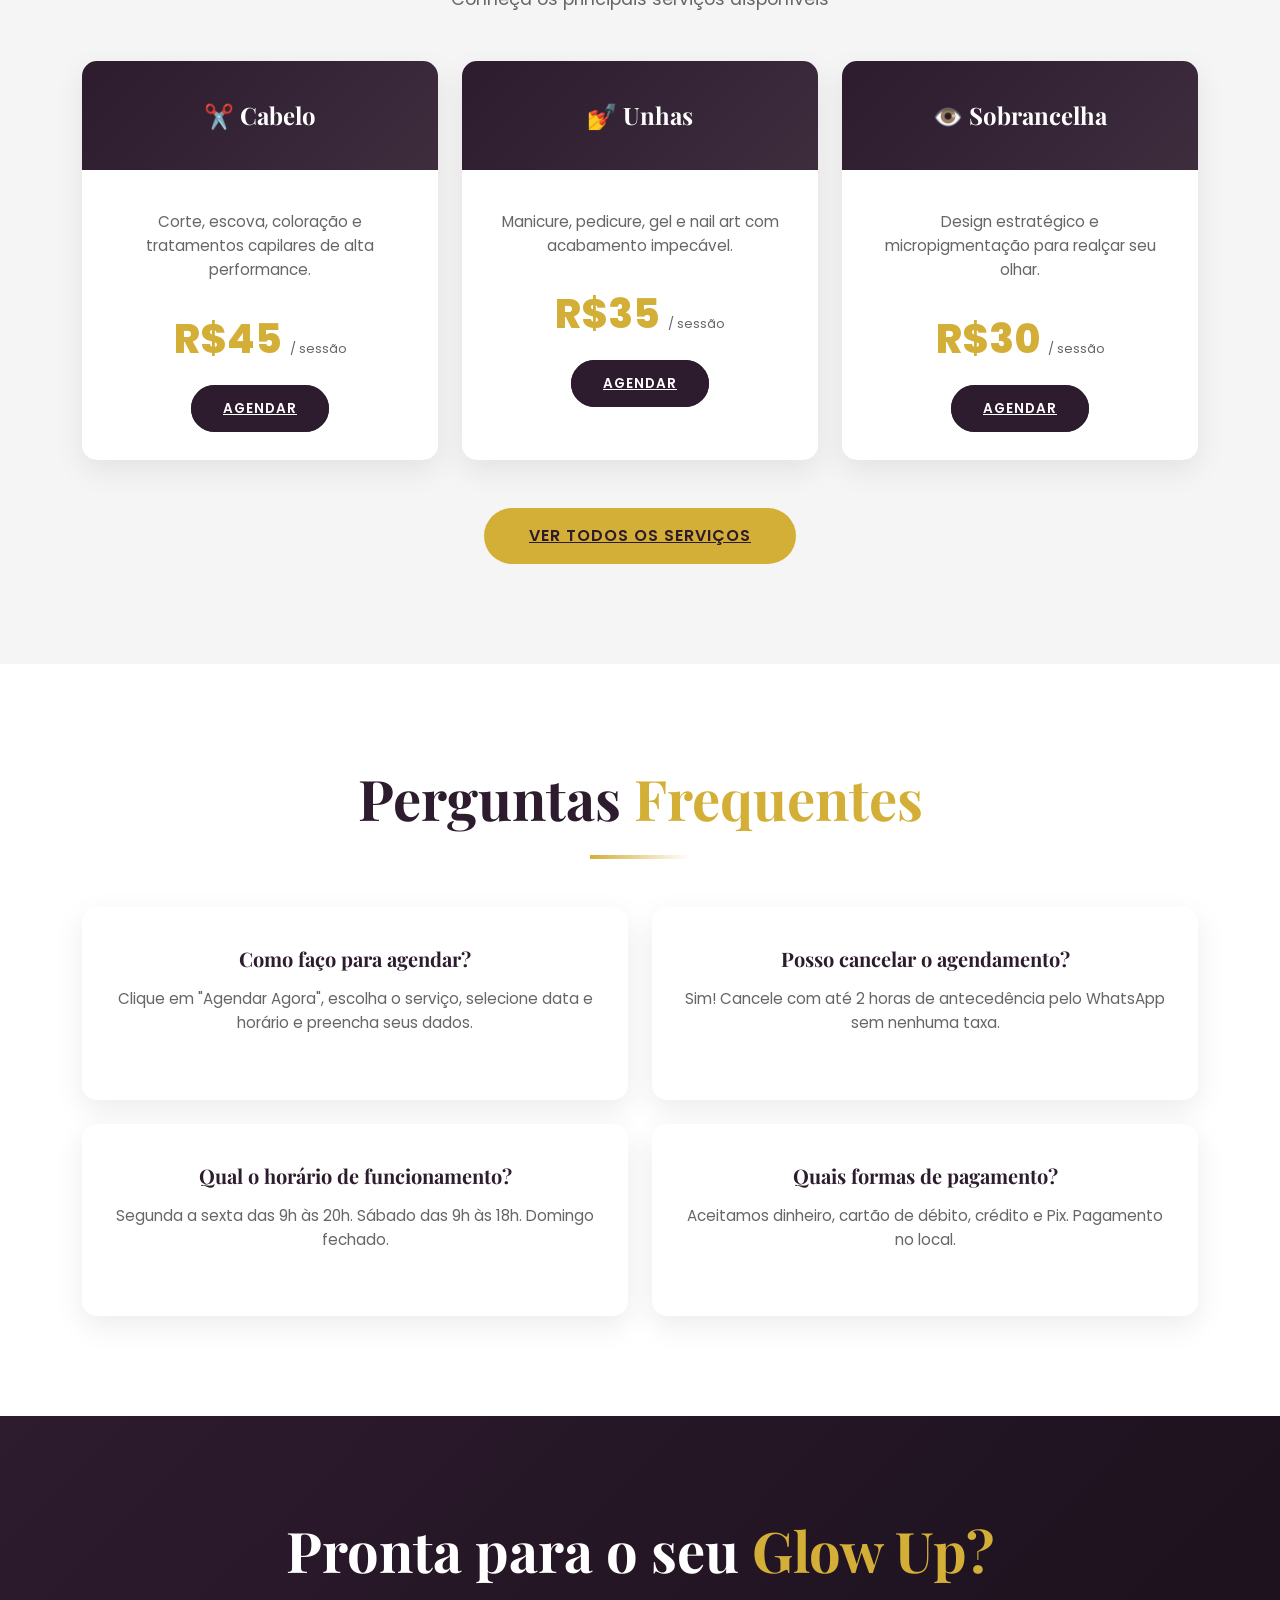
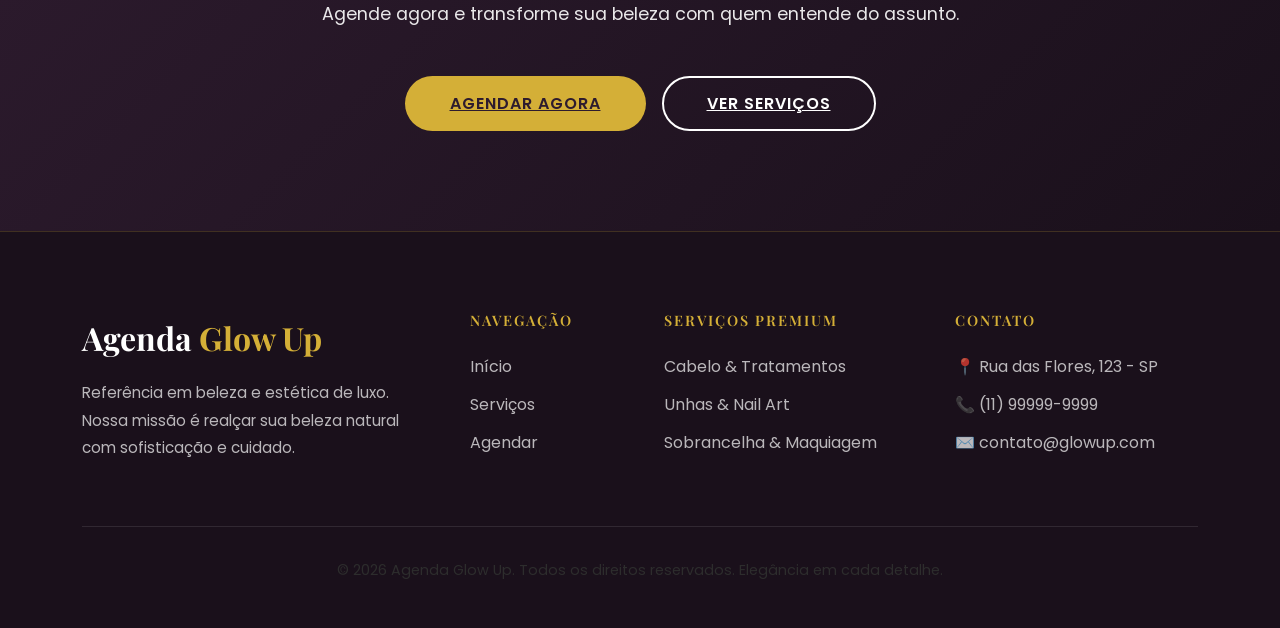
==== commit 7b7e35c0: "Reconstruir versão sofisticada com funcionalidade completa, criatividade e modernidade" ====
--- a/index.html
+++ b/index.html
@@ -3,210 +3,224 @@
 <head>
     <meta charset="UTF-8">
     <meta name="viewport" content="width=device-width, initial-scale=1.0">
-    <title>Agenda Glow Up — Elegância e Bem-estar</title>
-    <!-- Bootstrap CSS -->
+    <meta name="description" content="Agenda Glow Up - Beleza e Estética de Luxo">
+    <title>Agenda Glow Up — Beleza e Bem-estar Premium</title>
     <link href="https://cdn.jsdelivr.net/npm/bootstrap@5.3.0/dist/css/bootstrap.min.css" rel="stylesheet">
-    <!-- Google Fonts -->
-    <link href="https://fonts.googleapis.com/css2?family=Playfair+Display:wght@700&family=Poppins:wght@300;400;600&display=swap" rel="stylesheet">
+    <link href="https://fonts.googleapis.com/css2?family=Playfair+Display:wght@700&family=Poppins:wght@300;400;500;600;700&display=swap" rel="stylesheet">
     <link rel="stylesheet" href="css/style.css">
 </head>
 <body>
 
-    <nav class="navbar navbar-expand-lg navbar-dark sticky-top">
+    <!-- NAVBAR -->
+    <nav class="navbar navbar-expand-lg navbar-dark">
         <div class="container">
-            <a class="navbar-brand logo" href="index.html">Agenda <span>Glow Up</span></a>
-            <button class="navbar-toggler" type="button" data-bs-toggle="collapse" data-bs-target="#navbarNav">
+            <a class="navbar-brand" href="index.html">Agenda <span>Glow Up</span></a>
+            <button class="navbar-toggler" type="button" data-bs-toggle="collapse" data-bs-target="#navbarNav" aria-controls="navbarNav" aria-expanded="false" aria-label="Toggle navigation">
                 <span class="navbar-toggler-icon"></span>
             </button>
             <div class="collapse navbar-collapse" id="navbarNav">
                 <ul class="navbar-nav ms-auto">
-                    <li class="nav-item"><a class="nav-link active" href="index.html">Início</a></li>
-                    <li class="nav-item"><a class="nav-link" href="servicos.html">Serviços</a></li>
-                    <li class="nav-item"><a class="nav-link btn-agendar px-4 ms-lg-3" href="agendamento.html">Agendar</a></li>
+                    <li class="nav-item">
+                        <a class="nav-link active" aria-current="page" href="index.html">Início</a>
+                    </li>
+                    <li class="nav-item">
+                        <a class="nav-link" href="servicos.html">Serviços</a>
+                    </li>
+                    <li class="nav-item">
+                        <a class="btn btn-nav ms-2" href="agendamento.html">Agendar</a>
+                    </li>
                 </ul>
             </div>
         </div>
     </nav>
 
-    <header class="hero d-flex align-items-center">
+    <!-- HERO SECTION -->
+    <section class="hero d-flex align-items-center">
         <div class="container text-center">
-            <h1 class="display-1 mb-4">Beleza que <span>transforma</span></h1>
-            <p class="lead mb-5">Experiência exclusiva em estética. Cabelo, unhas e cuidados personalizados para o seu bem-estar em um ambiente de luxo.</p>
-            <div class="d-flex justify-content-center gap-4 flex-wrap">
-                <a href="agendamento.html" class="btn btn-primary btn-lg">Agendar Agora</a>
-                <a href="servicos.html" class="btn btn-outline-light btn-lg">Ver Serviços</a>
-            </div>
-        </div>
-    </header>
-
-    <section class="py-5">
-        <div class="container py-5">
-            <div class="text-center mb-5">
-                <h2 class="section-title">Nossa <span>Equipe</span></h2>
-                <div class="section-divider"></div>
-                <p class="text-muted">Profissionais renomados prontos para cuidar de você.</p>
-            </div>
+            <h1>Beleza que <span>transforma</span></h1>
+            <p>Experiência exclusiva em estética. Cabelo, unhas e cuidados personalizados para o seu bem-estar em um ambiente de luxo.</p>
+            <div class="d-flex justify-content-center gap-3 flex-wrap">
+                <a href="agendamento.html" class="btn-primary-custom">Agendar Agora</a>
+                <a href="servicos.html" class="btn-secondary-custom">Ver Serviços</a>
+            </div>
+        </div>
+    </section>
+
+    <!-- EQUIPE SECTION -->
+    <section class="container">
+        <h2 class="section-title">Nossa <span>Equipe</span></h2>
+        <div class="divider"></div>
+        <p class="section-subtitle">Profissionais renomados prontos para cuidar de você</p>
+        
+        <div class="row g-4">
+            <div class="col-md-4">
+                <div class="team-card">
+                    <div class="team-avatar">👩‍🦰</div>
+                    <h4>Ana Paula</h4>
+                    <p>Especialista em Coloração & Corte</p>
+                </div>
+            </div>
+            <div class="col-md-4">
+                <div class="team-card">
+                    <div class="team-avatar">💅</div>
+                    <h4>Carla Mendes</h4>
+                    <p>Nail Designer & Artista</p>
+                </div>
+            </div>
+            <div class="col-md-4">
+                <div class="team-card">
+                    <div class="team-avatar">✨</div>
+                    <h4>Juliana Costa</h4>
+                    <p>Visagista & Maquiadora Profissional</p>
+                </div>
+            </div>
+        </div>
+    </section>
+
+    <!-- SERVIÇOS SECTION -->
+    <section class="bg-light-custom">
+        <div class="container">
+            <h2 class="section-title">Nossos <span>Serviços</span></h2>
+            <div class="divider"></div>
+            <p class="section-subtitle">Conheça os principais serviços disponíveis</p>
+            
             <div class="row g-4">
                 <div class="col-md-4">
-                    <div class="card team-card h-100">
-                        <div class="team-img"></div>
-                        <h3 class="h4 mb-2">Ana Paula</h3>
-                        <p class="text-muted">Especialista em Coloração & Corte</p>
+                    <div class="card-service">
+                        <div class="card-service-header">
+                            <h3>✂️ Cabelo</h3>
+                        </div>
+                        <div class="card-service-body">
+                            <p>Corte, escova, coloração e tratamentos capilares de alta performance.</p>
+                            <div class="price-tag">R$45 <small>/ sessão</small></div>
+                            <a href="agendamento.html" class="btn-service">Agendar</a>
+                        </div>
                     </div>
                 </div>
                 <div class="col-md-4">
-                    <div class="card team-card h-100">
-                        <div class="team-img"></div>
-                        <h3 class="h4 mb-2">Carla Mendes</h3>
-                        <p class="text-muted">Nail Designer & Artista</p>
+                    <div class="card-service">
+                        <div class="card-service-header">
+                            <h3>💅 Unhas</h3>
+                        </div>
+                        <div class="card-service-body">
+                            <p>Manicure, pedicure, gel e nail art com acabamento impecável.</p>
+                            <div class="price-tag">R$35 <small>/ sessão</small></div>
+                            <a href="agendamento.html" class="btn-service">Agendar</a>
+                        </div>
                     </div>
                 </div>
                 <div class="col-md-4">
-                    <div class="card team-card h-100">
-                        <div class="team-img"></div>
-                        <h3 class="h4 mb-2">Juliana Costa</h3>
-                        <p class="text-muted">Visagista & Maquiadora Profissional</p>
-                    </div>
-                </div>
-            </div>
-        </div>
-    </section>
-
-    <section class="bg-light py-5">
-        <div class="container py-5">
-            <div class="text-center mb-5">
-                <h2 class="section-title">Nossos <span>Serviços</span></h2>
-                <div class="section-divider"></div>
-            </div>
-            <div class="row g-4">
-                <div class="col-md-4">
-                    <div class="card h-100 overflow-hidden">
-                        <div class="card-header-custom text-center">
-                            <h3>✂ Cabelo</h3>
-                        </div>
-                        <div class="card-body p-5 text-center">
-                            <p class="text-muted">Corte, escova, coloração e tratamentos capilares de alta performance.</p>
-                            <div class="price mb-4">A partir de <span>R$45</span></div>
-                            <a href="agendamento.html" class="btn btn-primary w-100">Agendar</a>
-                        </div>
-                    </div>
-                </div>
-                <div class="col-md-4">
-                    <div class="card h-100 overflow-hidden">
-                        <div class="card-header-custom text-center">
-                            <h3>💅 Unhas</h3>
-                        </div>
-                        <div class="card-body p-5 text-center">
-                            <p class="text-muted">Manicure, pedicure, gel e nail art com acabamento impecável.</p>
-                            <div class="price mb-4">A partir de <span>R$35</span></div>
-                            <a href="agendamento.html" class="btn btn-primary w-100">Agendar</a>
-                        </div>
-                    </div>
-                </div>
-                <div class="col-md-4">
-                    <div class="card h-100 overflow-hidden">
-                        <div class="card-header-custom text-center">
-                            <h3>👁 Sobrancelha</h3>
-                        </div>
-                        <div class="card-body p-5 text-center">
-                            <p class="text-muted">Design estratégico e micropigmentação para realçar seu olhar.</p>
-                            <div class="price mb-4">A partir de <span>R$30</span></div>
-                            <a href="agendamento.html" class="btn btn-primary w-100">Agendar</a>
-                        </div>
-                    </div>
-                </div>
-            </div>
+                    <div class="card-service">
+                        <div class="card-service-header">
+                            <h3>👁️ Sobrancelha</h3>
+                        </div>
+                        <div class="card-service-body">
+                            <p>Design estratégico e micropigmentação para realçar seu olhar.</p>
+                            <div class="price-tag">R$30 <small>/ sessão</small></div>
+                            <a href="agendamento.html" class="btn-service">Agendar</a>
+                        </div>
+                    </div>
+                </div>
+            </div>
+            
             <div class="text-center mt-5">
-                <a href="servicos.html" class="btn btn-dark btn-lg px-5 rounded-0">Ver Todos os Serviços</a>
-            </div>
-        </div>
-    </section>
-
-    <section class="py-5">
-        <div class="container py-5">
-            <div class="text-center mb-5">
-                <h2 class="section-title">Perguntas <span>Frequentes</span></h2>
-                <div class="section-divider"></div>
-            </div>
-            <div class="row g-4">
-                <div class="col-md-6">
-                    <div class="card p-5 h-100">
-                        <h4 class="h5 mb-3">Como faço para agendar?</h4>
-                        <p class="text-muted mb-0">Clique em "Agendar Agora", escolha o serviço, selecione data e horário e preencha seus dados.</p>
-                    </div>
-                </div>
-                <div class="col-md-6">
-                    <div class="card p-5 h-100">
-                        <h4 class="h5 mb-3">Posso cancelar o agendamento?</h4>
-                        <p class="text-muted mb-0">Sim! Cancele com até 2 horas de antecedência pelo WhatsApp sem nenhuma taxa.</p>
-                    </div>
-                </div>
-                <div class="col-md-6">
-                    <div class="card p-5 h-100">
-                        <h4 class="h5 mb-3">Qual o horário de funcionamento?</h4>
-                        <p class="text-muted mb-0">Segunda a sexta das 9h às 20h. Sábado das 9h às 18h. Domingo fechado.</p>
-                    </div>
-                </div>
-                <div class="col-md-6">
-                    <div class="card p-5 h-100">
-                        <h4 class="h5 mb-3">Quais formas de pagamento?</h4>
-                        <p class="text-muted mb-0">Aceitamos dinheiro, cartão de débito, crédito e Pix. Pagamento no local.</p>
-                    </div>
-                </div>
-            </div>
-        </div>
-    </section>
-
-    <div class="hero py-5 text-center">
-        <div class="container py-5">
-            <h2 class="display-3 mb-4">Pronta para o seu <span>Glow Up?</span></h2>
-            <p class="lead mb-5">Agende agora e transforme sua beleza com quem entende do assunto.</p>
-            <div class="d-flex justify-content-center gap-4 flex-wrap">
-                <a href="agendamento.html" class="btn btn-primary btn-lg">Agendar Agora</a>
-                <a href="servicos.html" class="btn btn-outline-light btn-lg">Ver Serviços</a>
-            </div>
-        </div>
-    </div>
-
+                <a href="servicos.html" class="btn-primary-custom">Ver Todos os Serviços</a>
+            </div>
+        </div>
+    </section>
+
+    <!-- FAQ SECTION -->
+    <section class="container">
+        <h2 class="section-title">Perguntas <span>Frequentes</span></h2>
+        <div class="divider"></div>
+        
+        <div class="row g-4">
+            <div class="col-md-6">
+                <div class="card-service">
+                    <div class="card-service-body">
+                        <h5 style="color: var(--primary); margin-bottom: 1rem;">Como faço para agendar?</h5>
+                        <p>Clique em "Agendar Agora", escolha o serviço, selecione data e horário e preencha seus dados.</p>
+                    </div>
+                </div>
+            </div>
+            <div class="col-md-6">
+                <div class="card-service">
+                    <div class="card-service-body">
+                        <h5 style="color: var(--primary); margin-bottom: 1rem;">Posso cancelar o agendamento?</h5>
+                        <p>Sim! Cancele com até 2 horas de antecedência pelo WhatsApp sem nenhuma taxa.</p>
+                    </div>
+                </div>
+            </div>
+            <div class="col-md-6">
+                <div class="card-service">
+                    <div class="card-service-body">
+                        <h5 style="color: var(--primary); margin-bottom: 1rem;">Qual o horário de funcionamento?</h5>
+                        <p>Segunda a sexta das 9h às 20h. Sábado das 9h às 18h. Domingo fechado.</p>
+                    </div>
+                </div>
+            </div>
+            <div class="col-md-6">
+                <div class="card-service">
+                    <div class="card-service-body">
+                        <h5 style="color: var(--primary); margin-bottom: 1rem;">Quais formas de pagamento?</h5>
+                        <p>Aceitamos dinheiro, cartão de débito, crédito e Pix. Pagamento no local.</p>
+                    </div>
+                </div>
+            </div>
+        </div>
+    </section>
+
+    <!-- CTA SECTION -->
+    <section class="bg-dark-custom">
+        <div class="container text-center">
+            <h2 class="section-title">Pronta para o seu <span>Glow Up?</span></h2>
+            <p class="section-subtitle">Agende agora e transforme sua beleza com quem entende do assunto.</p>
+            <div class="d-flex justify-content-center gap-3 flex-wrap">
+                <a href="agendamento.html" class="btn-primary-custom">Agendar Agora</a>
+                <a href="servicos.html" class="btn-secondary-custom">Ver Serviços</a>
+            </div>
+        </div>
+    </section>
+
+    <!-- FOOTER -->
     <footer>
         <div class="container">
             <div class="row g-5">
                 <div class="col-lg-4">
-                    <a href="#" class="footer-logo">Agenda <span>Glow Up</span></a>
-                    <p class="text-muted">Referência em beleza e estética de luxo. Nossa missão é realçar sua beleza natural com sofisticação e cuidado.</p>
-                </div>
-                <div class="col-lg-2 footer-info">
+                    <div class="footer-brand">Agenda <span>Glow Up</span></div>
+                    <p class="footer-text">Referência em beleza e estética de luxo. Nossa missão é realçar sua beleza natural com sofisticação e cuidado.</p>
+                </div>
+                <div class="col-lg-2 footer-section">
                     <h5>Navegação</h5>
-                    <div class="footer-links">
-                        <a href="index.html">Início</a>
-                        <a href="servicos.html">Serviços</a>
-                        <a href="agendamento.html">Agendar</a>
-                    </div>
-                </div>
-                <div class="col-lg-3 footer-info">
+                    <ul class="footer-links">
+                        <li><a href="index.html">Início</a></li>
+                        <li><a href="servicos.html">Serviços</a></li>
+                        <li><a href="agendamento.html">Agendar</a></li>
+                    </ul>
+                </div>
+                <div class="col-lg-3 footer-section">
                     <h5>Serviços Premium</h5>
-                    <div class="footer-links">
-                        <a href="servicos.html">Cabelo & Tratamentos</a>
-                        <a href="servicos.html">Unhas & Nail Art</a>
-                        <a href="servicos.html">Sobrancelha & Maquiagem</a>
-                    </div>
-                </div>
-                <div class="col-lg-3 footer-info">
+                    <ul class="footer-links">
+                        <li><a href="servicos.html">Cabelo & Tratamentos</a></li>
+                        <li><a href="servicos.html">Unhas & Nail Art</a></li>
+                        <li><a href="servicos.html">Sobrancelha & Maquiagem</a></li>
+                    </ul>
+                </div>
+                <div class="col-lg-3 footer-section">
                     <h5>Contato</h5>
-                    <div class="footer-links">
-                        <a href="#">📍 Rua das Flores, 123 - SP</a>
-                        <a href="#">📞 (11) 99999-9999</a>
-                        <a href="#">✉ contato@glowup.com</a>
-                    </div>
-                </div>
-            </div>
-            <div class="footer-bottom text-center">
+                    <ul class="footer-links">
+                        <li><a href="#">📍 Rua das Flores, 123 - SP</a></li>
+                        <li><a href="#">📞 (11) 99999-9999</a></li>
+                        <li><a href="#">✉️ contato@glowup.com</a></li>
+                    </ul>
+                </div>
+            </div>
+            <div class="footer-bottom">
                 <p>© 2026 Agenda Glow Up. Todos os direitos reservados. Elegância em cada detalhe.</p>
             </div>
         </div>
     </footer>
 
-    <!-- Bootstrap JS -->
     <script src="https://cdn.jsdelivr.net/npm/bootstrap@5.3.0/dist/js/bootstrap.bundle.min.js"></script>
 </body>
 </html>
--- a/css/style.css
+++ b/css/style.css
@@ -1,240 +1,486 @@
-/* 
-   Versão Sofisticada - Agenda Glow Up
-   Foco: Profissionalismo de Luxo & Elegância
-   Paleta: Roxo Profundo (#2d1b2e) e Dourado (#d4af37)
-*/
+/* ============================================
+   AGENDA GLOW UP - VERSÃO SOFISTICADA
+   Luxo, Elegância e Modernidade
+   ============================================ */
 
 :root {
-    --primary-color: #2d1b2e;
-    --secondary-color: #d4af37;
-    --accent-color: #f8f1f1;
-    --text-color: #4a4a4a;
+    --primary: #2d1b2e;
+    --secondary: #d4af37;
+    --accent: #f8f1f1;
+    --text-dark: #2d2d2d;
+    --text-light: #666666;
     --white: #ffffff;
     --dark-bg: #1a101b;
+    --light-bg: #f5f5f5;
+}
+
+* {
+    margin: 0;
+    padding: 0;
+    box-sizing: border-box;
+}
+
+html, body {
+    height: 100%;
+    scroll-behavior: smooth;
 }
 
 body {
-    font-family: 'Poppins', sans-serif;
-    color: var(--text-color);
+    font-family: 'Poppins', -apple-system, BlinkMacSystemFont, 'Segoe UI', sans-serif;
+    color: var(--text-dark);
+    background-color: var(--white);
     line-height: 1.6;
-    background-color: var(--white);
-}
-
-h1, h2, h3, .logo {
+}
+
+h1, h2, h3, h4, h5, h6 {
     font-family: 'Playfair Display', serif;
     font-weight: 700;
-}
-
-/* Navbar */
+    color: var(--primary);
+}
+
+p {
+    color: var(--text-dark);
+}
+
+a {
+    transition: all 0.3s ease;
+}
+
+/* ============================================
+   NAVBAR
+   ============================================ */
+
 .navbar {
-    background-color: var(--primary-color);
-    padding: 1.2rem 0;
-    box-shadow: 0 4px 20px rgba(0,0,0,0.2);
-}
-
-.logo {
+    background-color: var(--primary) !important;
+    padding: 1rem 0;
+    box-shadow: 0 4px 20px rgba(0, 0, 0, 0.15);
+    position: sticky;
+    top: 0;
+    z-index: 1000;
+}
+
+.navbar-brand {
+    font-family: 'Playfair Display', serif;
+    font-size: 1.8rem;
+    font-weight: 700;
+    color: var(--white) !important;
+    letter-spacing: 1px;
+}
+
+.navbar-brand span {
+    color: var(--secondary);
+}
+
+.nav-link {
+    color: rgba(255, 255, 255, 0.85) !important;
+    font-weight: 500;
+    font-size: 0.95rem;
+    margin: 0 0.5rem;
+    position: relative;
+    transition: color 0.3s ease;
+}
+
+.nav-link::after {
+    content: '';
+    position: absolute;
+    bottom: -5px;
+    left: 0;
+    width: 0;
+    height: 2px;
+    background-color: var(--secondary);
+    transition: width 0.3s ease;
+}
+
+.nav-link:hover::after,
+.nav-link.active::after {
+    width: 100%;
+}
+
+.nav-link:hover,
+.nav-link.active {
+    color: var(--secondary) !important;
+}
+
+.btn-nav {
+    background-color: var(--secondary);
+    color: var(--primary) !important;
+    border-radius: 50px;
+    padding: 0.5rem 1.5rem;
+    font-weight: 600;
+    transition: all 0.3s ease;
+}
+
+.btn-nav:hover {
+    background-color: var(--white);
+    transform: translateY(-2px);
+    box-shadow: 0 5px 15px rgba(212, 175, 55, 0.3);
+}
+
+/* ============================================
+   HERO SECTION
+   ============================================ */
+
+.hero {
+    background: linear-gradient(135deg, var(--primary) 0%, var(--dark-bg) 100%);
+    color: var(--white);
+    padding: 120px 0;
+    position: relative;
+    overflow: hidden;
+}
+
+.hero::before {
+    content: '';
+    position: absolute;
+    top: -50%;
+    right: -10%;
+    width: 500px;
+    height: 500px;
+    background: radial-gradient(circle, rgba(212, 175, 55, 0.1) 0%, transparent 70%);
+    border-radius: 50%;
+    pointer-events: none;
+}
+
+.hero h1 {
+    font-size: 4rem;
+    font-weight: 800;
+    margin-bottom: 1.5rem;
+    color: var(--white);
+    line-height: 1.2;
+}
+
+.hero h1 span {
+    color: var(--secondary);
+}
+
+.hero p {
+    font-size: 1.25rem;
+    max-width: 700px;
+    margin: 0 auto 2.5rem;
+    color: rgba(255, 255, 255, 0.95);
+    line-height: 1.8;
+}
+
+.btn-primary-custom {
+    background-color: var(--secondary);
+    color: var(--primary);
+    border: none;
+    padding: 15px 45px;
+    font-weight: 600;
+    font-size: 1rem;
+    border-radius: 50px;
+    text-transform: uppercase;
+    letter-spacing: 1px;
+    transition: all 0.3s ease;
+    display: inline-block;
+    cursor: pointer;
+}
+
+.btn-primary-custom:hover {
+    background-color: var(--white);
+    transform: translateY(-3px);
+    box-shadow: 0 10px 30px rgba(212, 175, 55, 0.4);
+}
+
+.btn-secondary-custom {
+    background-color: transparent;
+    color: var(--white);
+    border: 2px solid var(--white);
+    padding: 13px 43px;
+    font-weight: 600;
+    font-size: 1rem;
+    border-radius: 50px;
+    text-transform: uppercase;
+    letter-spacing: 1px;
+    transition: all 0.3s ease;
+    display: inline-block;
+    cursor: pointer;
+}
+
+.btn-secondary-custom:hover {
+    background-color: var(--secondary);
+    border-color: var(--secondary);
+    color: var(--primary);
+}
+
+/* ============================================
+   SECTIONS
+   ============================================ */
+
+section {
+    padding: 100px 0;
+}
+
+.section-title {
+    font-size: 3.5rem;
+    color: var(--primary);
+    margin-bottom: 1rem;
+    text-align: center;
+}
+
+.section-title span {
+    color: var(--secondary);
+}
+
+.section-subtitle {
+    text-align: center;
+    color: var(--text-light);
+    font-size: 1.1rem;
+    margin-bottom: 3rem;
+}
+
+.divider {
+    width: 100px;
+    height: 4px;
+    background: linear-gradient(90deg, var(--secondary) 0%, transparent 100%);
+    margin: 1.5rem auto 3rem;
+}
+
+/* ============================================
+   CARDS
+   ============================================ */
+
+.card-service {
+    background: var(--white);
+    border: none;
+    border-radius: 15px;
+    overflow: hidden;
+    box-shadow: 0 10px 30px rgba(0, 0, 0, 0.08);
+    transition: all 0.4s cubic-bezier(0.4, 0, 0.2, 1);
+    height: 100%;
+}
+
+.card-service:hover {
+    transform: translateY(-15px);
+    box-shadow: 0 20px 50px rgba(0, 0, 0, 0.15);
+}
+
+.card-service-header {
+    background: linear-gradient(135deg, var(--primary) 0%, #3d2d3d 100%);
+    color: var(--white);
+    padding: 40px 30px;
+    text-align: center;
+}
+
+.card-service-header h3 {
+    color: var(--white);
+    font-size: 1.5rem;
+    margin: 0;
+}
+
+.card-service-body {
+    padding: 40px 30px;
+    text-align: center;
+}
+
+.card-service-body p {
+    color: var(--text-light);
+    margin-bottom: 1.5rem;
+    font-size: 0.95rem;
+    line-height: 1.6;
+}
+
+.price-tag {
+    font-size: 2.5rem;
+    font-weight: 800;
+    color: var(--secondary);
+    margin: 1.5rem 0;
+}
+
+.price-tag small {
+    font-size: 0.8rem;
+    color: var(--text-light);
+    font-weight: 400;
+}
+
+.btn-service {
+    background-color: var(--primary);
+    color: var(--white);
+    border: 2px solid var(--primary);
+    padding: 12px 30px;
+    border-radius: 50px;
+    font-weight: 600;
+    text-transform: uppercase;
+    font-size: 0.85rem;
+    letter-spacing: 1px;
+    transition: all 0.3s ease;
+    width: 100%;
+    cursor: pointer;
+}
+
+.btn-service:hover {
+    background-color: var(--secondary);
+    border-color: var(--secondary);
+    color: var(--primary);
+}
+
+/* ============================================
+   TEAM SECTION
+   ============================================ */
+
+.team-card {
+    text-align: center;
+    padding: 40px 30px;
+    background: var(--white);
+    border-radius: 15px;
+    box-shadow: 0 10px 30px rgba(0, 0, 0, 0.08);
+    transition: all 0.3s ease;
+}
+
+.team-card:hover {
+    transform: translateY(-10px);
+}
+
+.team-avatar {
+    width: 150px;
+    height: 150px;
+    background: linear-gradient(135deg, var(--secondary) 0%, #c19b2e 100%);
+    border-radius: 50%;
+    margin: 0 auto 20px;
+    display: flex;
+    align-items: center;
+    justify-content: center;
+    font-size: 3rem;
+    color: var(--white);
+}
+
+.team-card h4 {
+    color: var(--primary);
+    margin-bottom: 0.5rem;
+}
+
+.team-card p {
+    color: var(--text-light);
+    font-size: 0.9rem;
+}
+
+/* ============================================
+   BACKGROUND VARIATIONS
+   ============================================ */
+
+.bg-light-custom {
+    background-color: var(--light-bg);
+}
+
+.bg-dark-custom {
+    background: linear-gradient(135deg, var(--primary) 0%, var(--dark-bg) 100%);
+    color: var(--white);
+}
+
+.bg-dark-custom h2,
+.bg-dark-custom h3,
+.bg-dark-custom h4,
+.bg-dark-custom h5 {
+    color: var(--white);
+}
+
+.bg-dark-custom p {
+    color: rgba(255, 255, 255, 0.9);
+}
+
+.bg-dark-custom .section-title {
+    color: var(--white);
+}
+
+/* ============================================
+   FOOTER
+   ============================================ */
+
+footer {
+    background-color: var(--dark-bg);
+    color: var(--white);
+    padding: 80px 0 30px;
+    border-top: 1px solid rgba(212, 175, 55, 0.2);
+}
+
+.footer-brand {
+    font-family: 'Playfair Display', serif;
     font-size: 2rem;
-    color: var(--white);
-    text-decoration: none;
-}
-
-.logo span {
-    color: var(--secondary-color);
-}
-
-.nav-link {
-    font-weight: 400;
-    letter-spacing: 1.5px;
+    font-weight: 700;
+    margin-bottom: 1rem;
+    color: var(--white);
+}
+
+.footer-brand span {
+    color: var(--secondary);
+}
+
+.footer-text {
+    color: rgba(255, 255, 255, 0.7);
+    font-size: 0.95rem;
+    line-height: 1.8;
+}
+
+.footer-section h5 {
+    color: var(--secondary);
     text-transform: uppercase;
     font-size: 0.9rem;
+    letter-spacing: 2px;
+    margin-bottom: 1.5rem;
+    font-weight: 600;
+}
+
+.footer-links {
+    list-style: none;
+    padding: 0;
+}
+
+.footer-links li {
+    margin-bottom: 0.8rem;
+}
+
+.footer-links a {
+    color: rgba(255, 255, 255, 0.7);
+    text-decoration: none;
     transition: color 0.3s ease;
 }
 
-.nav-link:hover, .nav-link.active {
-    color: var(--secondary-color) !important;
-}
-
-.btn-agendar {
-    background-color: var(--secondary-color);
-    color: var(--primary-color) !important;
-    border-radius: 0;
-    font-weight: 600;
-    padding: 10px 25px;
-    transition: all 0.3s ease;
-}
-
-.btn-agendar:hover {
-    background-color: var(--white);
-    transform: translateY(-2px);
-}
-
-/* Hero Section - Fundo de cores sólidas premium com gradiente sutil */
-.hero {
-    background: radial-gradient(circle at center, var(--primary-color) 0%, var(--dark-bg) 100%);
-    color: var(--white);
-    padding: 120px 0;
-    border-bottom: 5px solid var(--secondary-color);
-}
-
-.hero h1 {
-    font-size: 4.5rem;
-    margin-bottom: 1.5rem;
-}
-
-.hero h1 span {
-    color: var(--secondary-color);
-}
-
-.hero p {
-    font-size: 1.3rem;
-    max-width: 800px;
-    margin: 0 auto 3rem;
-    opacity: 0.9;
-}
-
-.btn-primary {
-    background-color: var(--secondary-color);
-    border-color: var(--secondary-color);
-    color: var(--primary-color);
-    font-weight: 600;
-    border-radius: 0;
-    padding: 15px 40px;
-    text-transform: uppercase;
-    letter-spacing: 2px;
-    transition: all 0.3s ease;
-}
-
-.btn-primary:hover {
-    background-color: #c19b2e;
-    border-color: #c19b2e;
-    color: var(--primary-color);
-    transform: translateY(-3px);
-    box-shadow: 0 10px 20px rgba(212, 175, 55, 0.3);
-}
-
-.btn-outline-light {
-    border-radius: 0;
-    border-width: 2px;
-    font-weight: 600;
-    padding: 15px 40px;
-    text-transform: uppercase;
-    letter-spacing: 2px;
-}
-
-/* Section Titles */
-.section-title {
-    font-size: 3rem;
-    color: var(--primary-color);
-    margin-bottom: 1.5rem;
-    text-align: center;
-}
-
-.section-title span {
-    color: var(--secondary-color);
-}
-
-.section-divider {
-    width: 80px;
-    height: 4px;
-    background-color: var(--secondary-color);
-    margin: 0 auto 50px;
-}
-
-/* Cards Profissionais */
-.card {
-    border: none;
-    border-radius: 0;
-    box-shadow: 0 15px 40px rgba(0,0,0,0.05);
-    transition: all 0.4s ease;
-}
-
-.card:hover {
-    transform: translateY(-15px);
-    box-shadow: 0 20px 50px rgba(0,0,0,0.1);
-}
-
-.card-header-custom {
-    background-color: var(--primary-color);
-    color: var(--white);
-    padding: 30px;
-}
-
-.card-header-custom h3 {
-    margin: 0;
-    font-size: 1.6rem;
-    letter-spacing: 1px;
-}
-
-.price {
-    font-size: 1.3rem;
-    color: var(--text-color);
-    margin: 20px 0;
-}
-
-.price span {
-    font-size: 2.5rem;
-    font-weight: 700;
-    color: var(--primary-color);
-}
-
-/* Galeria e Equipe */
-.team-card {
-    text-align: center;
-    padding: 40px;
-}
-
-.team-img {
-    width: 150px;
-    height: 150px;
-    background-color: var(--accent-color);
-    border-radius: 50%;
-    margin: 0 auto 20px;
-    border: 3px solid var(--secondary-color);
-}
-
-/* Footer Profissional de Luxo */
-footer {
-    background-color: var(--dark-bg);
-    color: var(--white);
-    padding: 80px 0 40px;
-}
-
-.footer-logo {
-    font-size: 2.2rem;
-    margin-bottom: 25px;
-    display: block;
-    text-decoration: none;
-    color: white;
-}
-
-.footer-logo span {
-    color: var(--secondary-color);
-}
-
-.footer-info h5 {
-    color: var(--secondary-color);
-    text-transform: uppercase;
-    letter-spacing: 2px;
-    margin-bottom: 25px;
-    font-size: 1.1rem;
-}
-
-.footer-links a {
-    color: rgba(255,255,255,0.7);
-    text-decoration: none;
-    display: block;
-    margin-bottom: 12px;
-    transition: color 0.3s;
-}
-
 .footer-links a:hover {
-    color: var(--secondary-color);
+    color: var(--secondary);
 }
 
 .footer-bottom {
-    border-top: 1px solid rgba(255,255,255,0.1);
-    margin-top: 60px;
-    padding-top: 30px;
+    border-top: 1px solid rgba(255, 255, 255, 0.1);
+    margin-top: 3rem;
+    padding-top: 2rem;
+    text-align: center;
+    color: rgba(255, 255, 255, 0.5);
     font-size: 0.9rem;
-    color: rgba(255,255,255,0.5);
-}
+}
+
+/* ============================================
+   RESPONSIVE
+   ============================================ */
+
+@media (max-width: 768px) {
+    .hero h1 {
+        font-size: 2.5rem;
+    }
+
+    .section-title {
+        font-size: 2.2rem;
+    }
+
+    section {
+        padding: 60px 0;
+    }
+
+    .btn-primary-custom,
+    .btn-secondary-custom {
+        padding: 12px 30px;
+        font-size: 0.9rem;
+    }
+}
+
+@media (max-width: 576px) {
+    .hero h1 {
+        font-size: 2rem;
+    }
+
+    .section-title {
+        font-size: 1.8rem;
+    }
+
+    .navbar-brand {
+        font-size: 1.3rem;
+    }
+}
